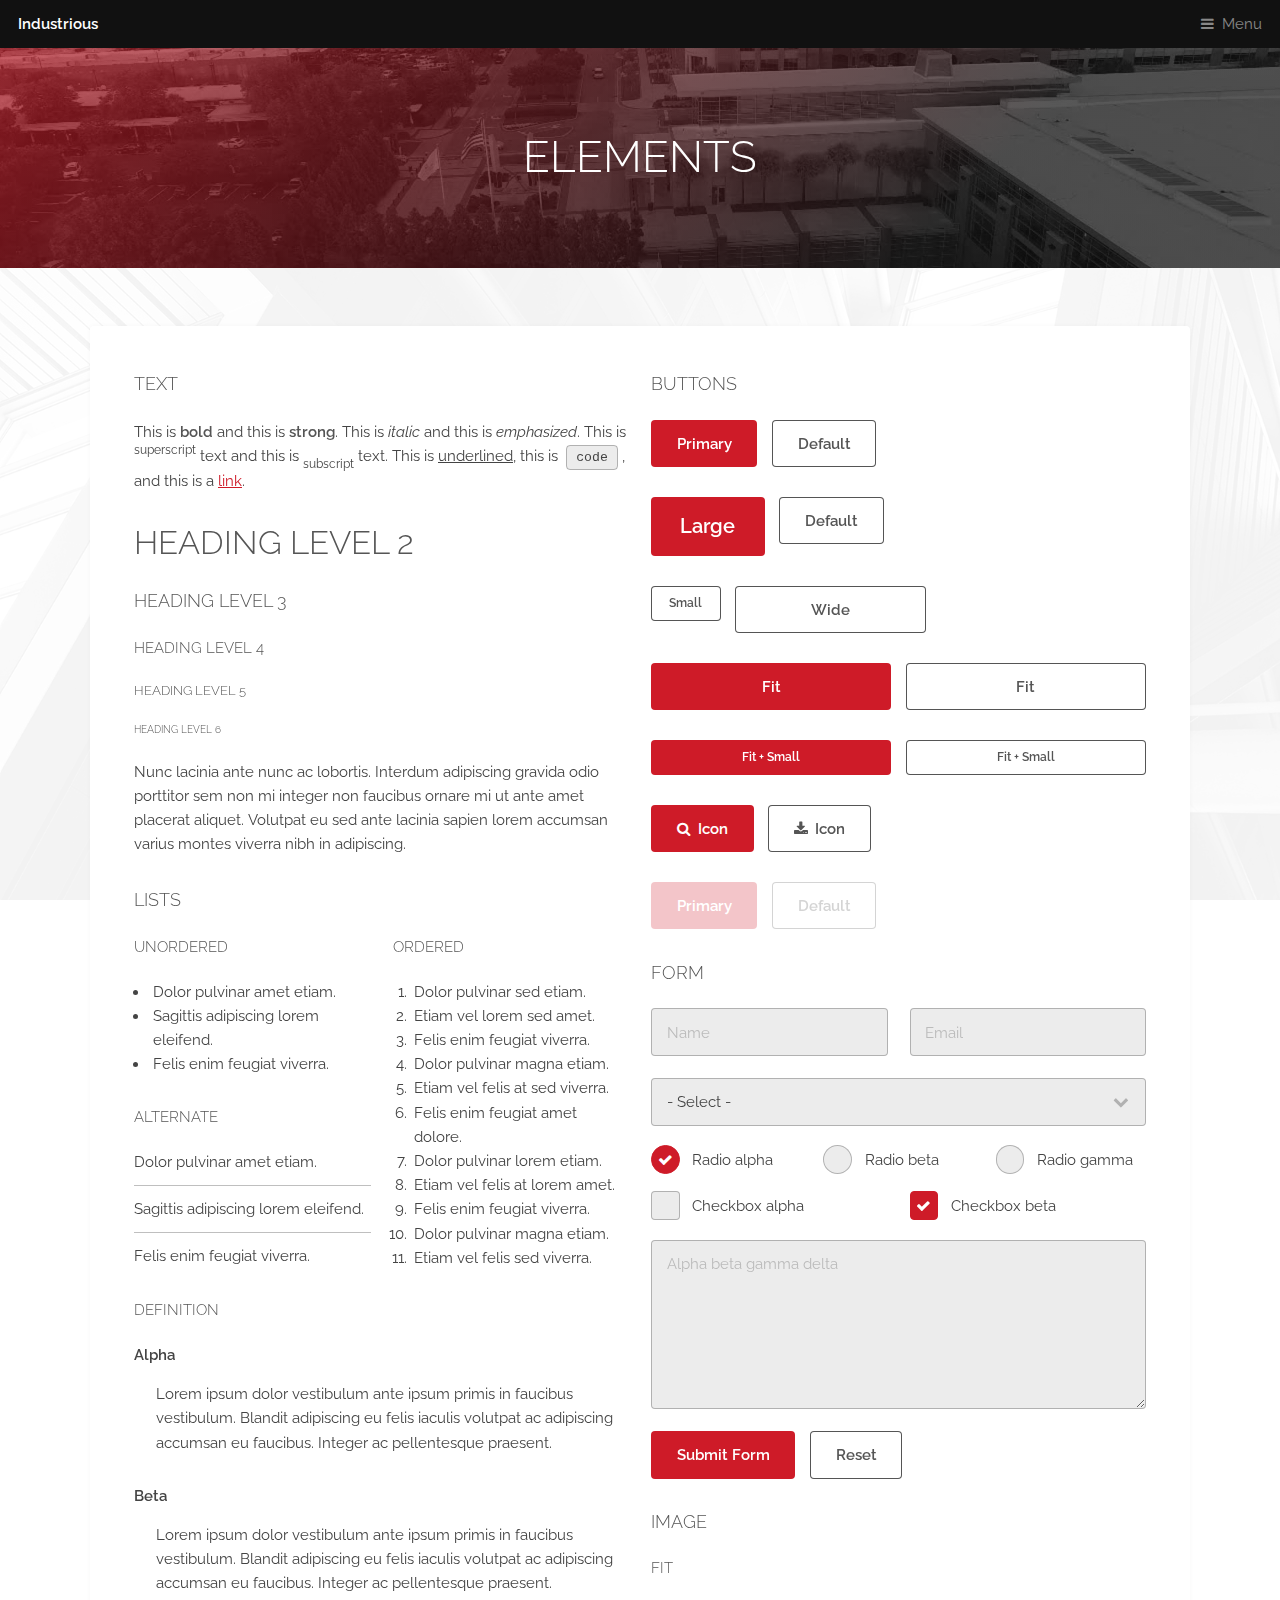
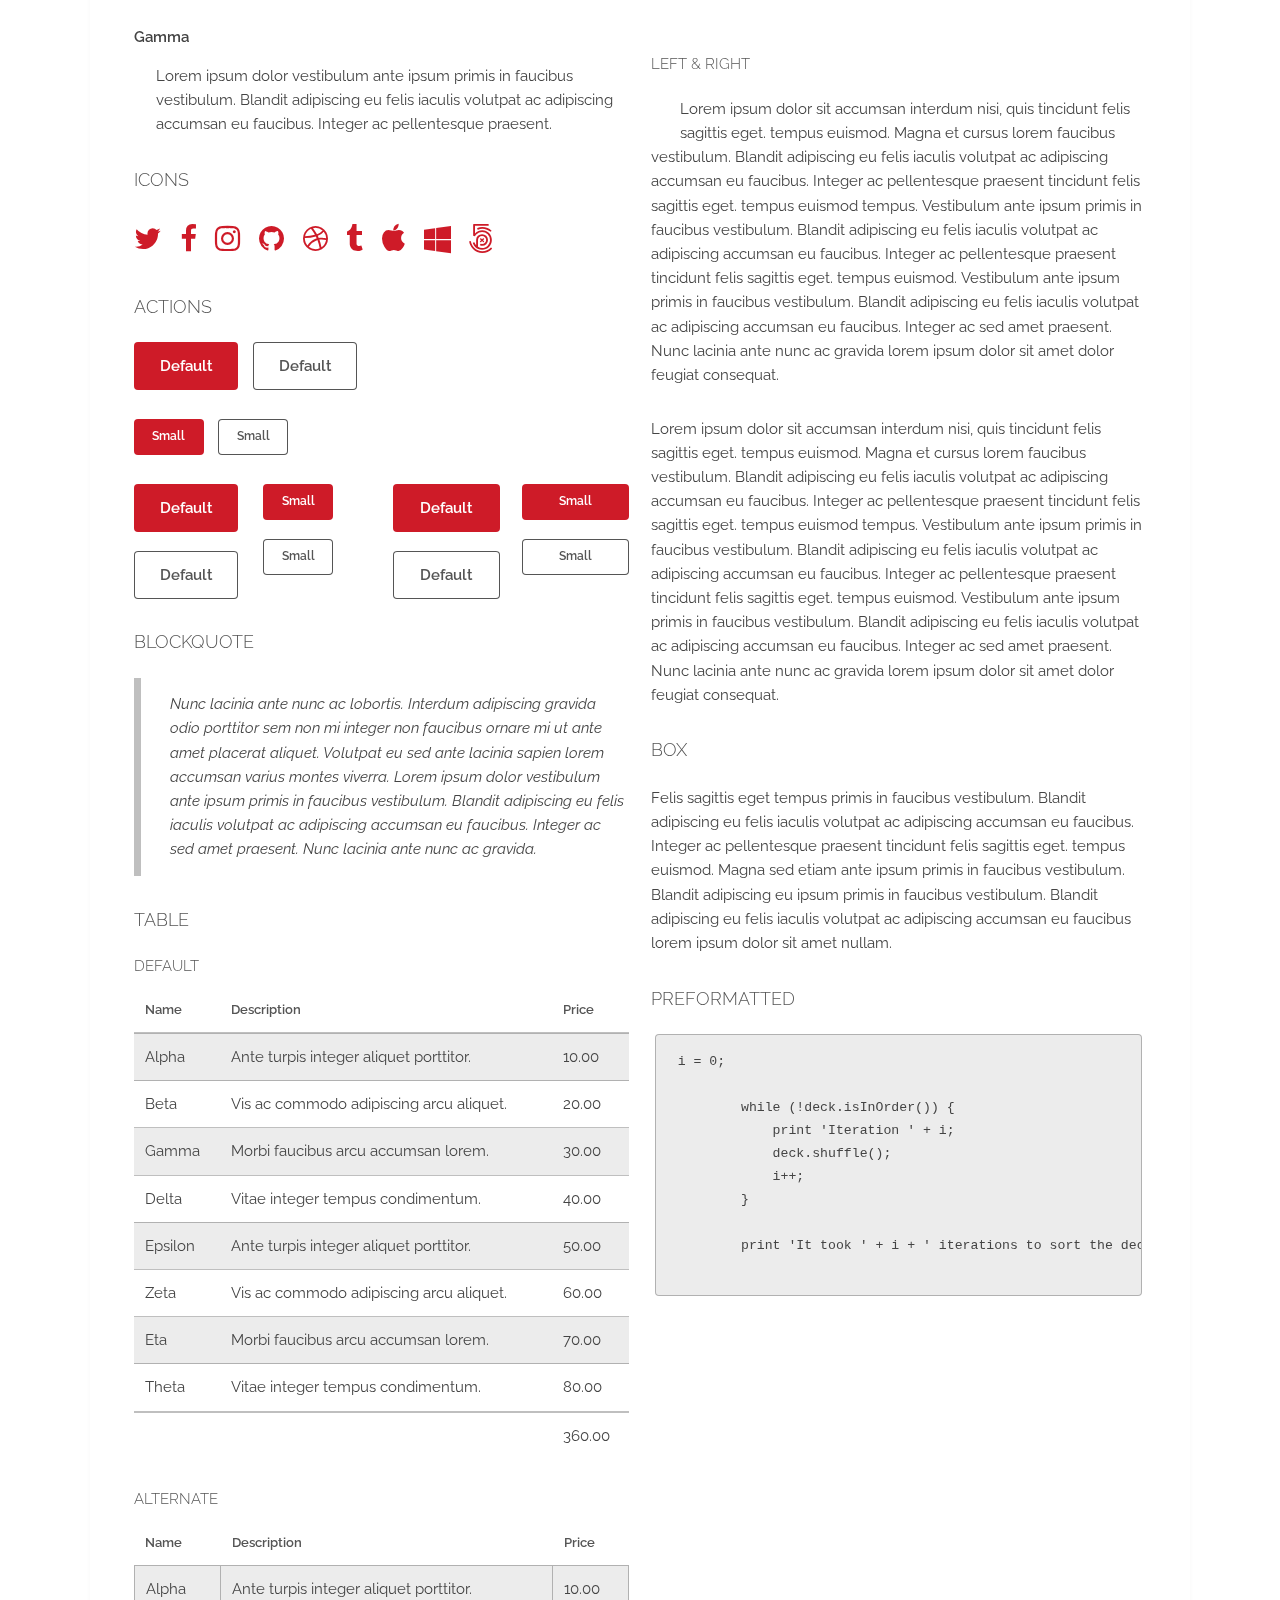
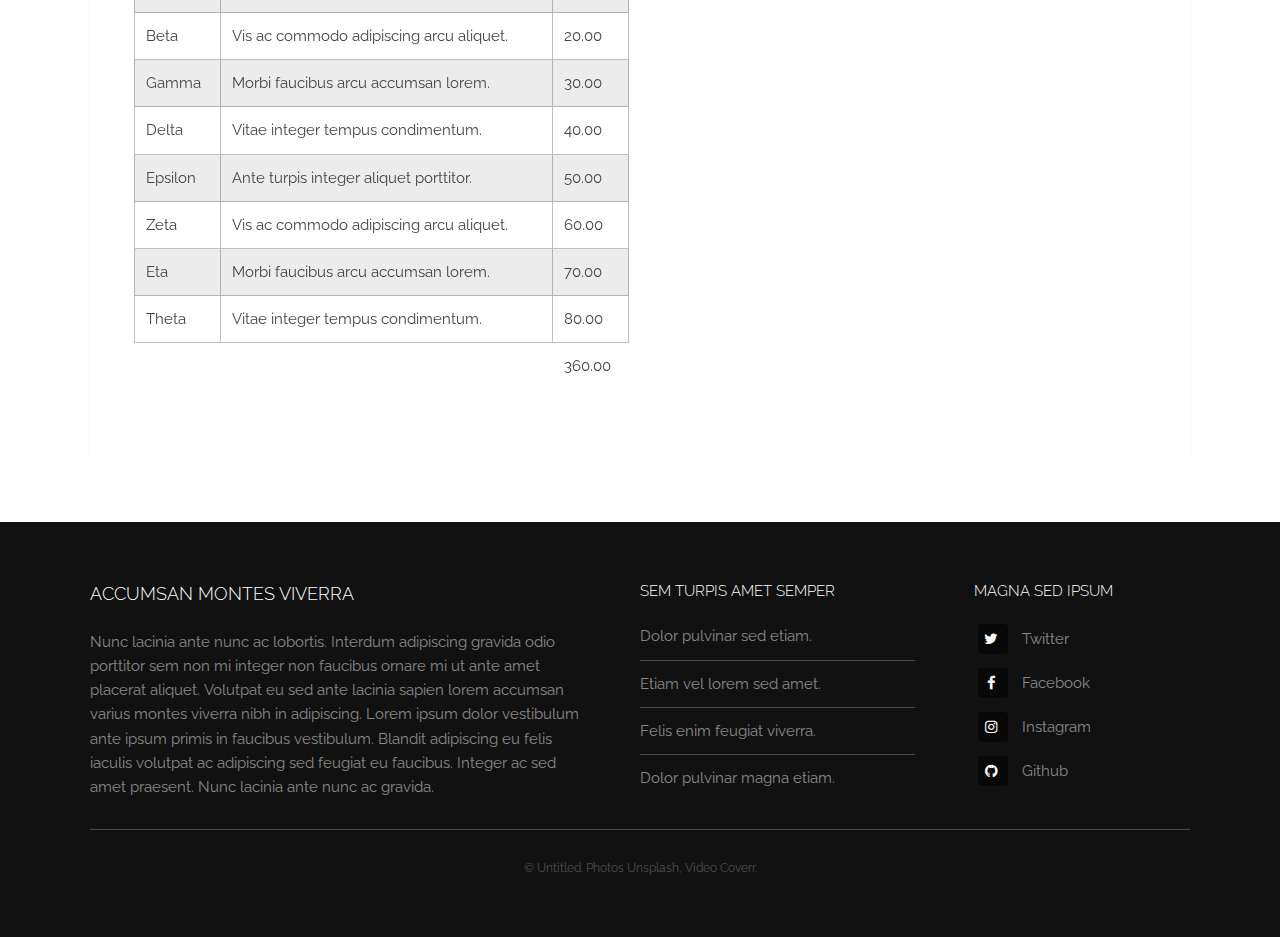
==== elements.html @ 6122eb16 "pivot" ====
<!DOCTYPE HTML>
<!--
	Industrious by TEMPLATED
	templated.co @templatedco
	Released for free under the Creative Commons Attribution 3.0 license (templated.co/license)
-->
<html>
	<head>
		<title>Elements - Industrious by TEMPLATED</title>
		<meta charset="utf-8" />
		<meta name="viewport" content="width=device-width, initial-scale=1, user-scalable=no" />
		<meta name="description" content="" />
		<meta name="keywords" content="" />
		<link rel="stylesheet" href="assets/css/main.css" />
	</head>
	<body class="is-preload">

		<!-- Header -->
			<header id="header">
				<a class="logo" href="index.html">Industrious</a>
				<nav>
					<a href="#menu">Menu</a>
				</nav>
			</header>

		<!-- Nav -->
			<nav id="menu">
				<ul class="links">
					<li><a href="index.html">Home</a></li>
					<li><a href="elements.html">Elements</a></li>
					<li><a href="generic.html">Generic</a></li>
				</ul>
			</nav>

		<!-- Heading -->
			<div id="heading" >
				<h1>Elements</h1>
			</div>

		<!-- Main -->
			<section id="main" class="wrapper">
				<div class="inner">
					<div class="content">

					<!-- Elements -->
						<div class="row">
							<div class="col-6 col-12-medium">

								<!-- Text -->
									<h3>Text</h3>
									<p>This is <b>bold</b> and this is <strong>strong</strong>. This is <i>italic</i> and this
									is <em>emphasized</em>.
									This is <sup>superscript</sup> text and this is <sub>subscript</sub> text.
									This is <u>underlined</u>, this is <code>code</code>, and this is a <a href="#">link</a>.</p>
									<h2>Heading Level 2</h2>
									<h3>Heading Level 3</h3>
									<h4>Heading Level 4</h4>
									<h5>Heading Level 5</h5>
									<h6>Heading Level 6</h6>
									<p>Nunc lacinia ante nunc ac lobortis. Interdum adipiscing gravida odio porttitor sem
									non mi integer non faucibus ornare mi ut ante amet placerat aliquet. Volutpat eu sed
									ante lacinia sapien lorem accumsan varius montes viverra nibh in adipiscing.</p>

								<!-- Lists -->
									<h3>Lists</h3>
									<div class="row">
										<div class="col-6 col-12-small">
											<h4>Unordered</h4>
											<ul>
												<li>Dolor pulvinar amet etiam.</li>
												<li>Sagittis adipiscing lorem eleifend.</li>
												<li>Felis enim feugiat viverra.</li>
											</ul>
											<h4>Alternate</h4>
											<ul class="alt">
												<li>Dolor pulvinar amet etiam.</li>
												<li>Sagittis adipiscing lorem eleifend.</li>
												<li>Felis enim feugiat viverra.</li>
											</ul>
										</div>
										<div class="col-6 col-12-small">
											<h4>Ordered</h4>
											<ol>
												<li>Dolor pulvinar sed etiam.</li>
												<li>Etiam vel lorem sed amet.</li>
												<li>Felis enim feugiat viverra.</li>
												<li>Dolor pulvinar magna etiam.</li>
												<li>Etiam vel felis at sed viverra.</li>
												<li>Felis enim feugiat amet dolore.</li>
												<li>Dolor pulvinar lorem etiam.</li>
												<li>Etiam vel felis at lorem amet.</li>
												<li>Felis enim feugiat viverra.</li>
												<li>Dolor pulvinar magna etiam.</li>
												<li>Etiam vel felis sed viverra.</li>
											</ol>
										</div>
									</div>
									<h4>Definition</h4>
									<dl>
										<dt>Alpha</dt>
										<dd>
											<p>Lorem ipsum dolor vestibulum ante ipsum primis in faucibus vestibulum.
											Blandit adipiscing eu felis iaculis volutpat ac adipiscing accumsan eu faucibus.
											Integer ac pellentesque praesent.</p>
										</dd>
										<dt>Beta</dt>
										<dd>
											<p>Lorem ipsum dolor vestibulum ante ipsum primis in faucibus vestibulum.
											Blandit adipiscing eu felis iaculis volutpat ac adipiscing accumsan eu faucibus.
											Integer ac pellentesque praesent.</p>
										</dd>
										<dt>Gamma</dt>
										<dd>
											<p>Lorem ipsum dolor vestibulum ante ipsum primis in faucibus vestibulum.
											Blandit adipiscing eu felis iaculis volutpat ac adipiscing accumsan eu faucibus.
											Integer ac pellentesque praesent.</p>
										</dd>
									</dl>

								<!-- Icons -->
									<h3>Icons</h3>
									<ul class="icons">
										<li><a href="#" class="icon fa-twitter"><span class="label">Twitter</span></a></li>
										<li><a href="#" class="icon fa-facebook"><span class="label">Facebook</span></a></li>
										<li><a href="#" class="icon fa-instagram"><span class="label">Instagram</span></a></li>
										<li><a href="#" class="icon fa-github"><span class="label">Github</span></a></li>
										<li><a href="#" class="icon fa-dribbble"><span class="label">Dribbble</span></a></li>
										<li><a href="#" class="icon fa-tumblr"><span class="label">Tumblr</span></a></li>
										<li><a href="#" class="icon fa-apple"><span class="label">Apple</span></a></li>
										<li><a href="#" class="icon fa-windows"><span class="label">Windows</span></a></li>
										<li><a href="#" class="icon fa-500px"><span class="label">500px</span></a></li>
									</ul>

								<!-- Actions -->
									<h3>Actions</h3>
									<ul class="actions">
										<li><a href="#" class="button primary">Default</a></li>
										<li><a href="#" class="button">Default</a></li>
									</ul>
									<ul class="actions">
										<li><a href="#" class="button primary small">Small</a></li>
										<li><a href="#" class="button small">Small</a></li>
									</ul>
									<div class="row">
										<div class="col-3 col-12-small">
											<ul class="actions stacked">
												<li><a href="#" class="button primary">Default</a></li>
												<li><a href="#" class="button">Default</a></li>
											</ul>
										</div>
										<div class="col-3 col-12-small">
											<ul class="actions stacked">
												<li><a href="#" class="button primary small">Small</a></li>
												<li><a href="#" class="button small">Small</a></li>
											</ul>
										</div>
										<div class="col-3 col-12-small">
											<ul class="actions stacked">
												<li><a href="#" class="button primary fit">Default</a></li>
												<li><a href="#" class="button fit">Default</a></li>
											</ul>
										</div>
										<div class="col-3 col-12-small">
											<ul class="actions stacked">
												<li><a href="#" class="button primary small fit">Small</a></li>
												<li><a href="#" class="button small fit">Small</a></li>
											</ul>
										</div>
									</div>

								<!-- Blockquote -->
									<h3>Blockquote</h3>
									<blockquote>Nunc lacinia ante nunc ac lobortis. Interdum adipiscing gravida odio
									porttitor sem non mi integer non faucibus ornare mi ut ante amet placerat aliquet.
									Volutpat eu sed ante lacinia sapien lorem accumsan varius montes viverra. Lorem ipsum
									dolor vestibulum ante ipsum primis in faucibus vestibulum. Blandit adipiscing eu felis
									iaculis volutpat ac adipiscing accumsan eu faucibus. Integer ac sed amet praesent. Nunc
									lacinia ante nunc ac gravida.</blockquote>

								<!-- Table -->
									<h3>Table</h3>
									<h4>Default</h4>
									<div class="table-wrapper">
										<table>
											<thead>
												<tr>
													<th>Name</th>
													<th>Description</th>
													<th>Price</th>
												</tr>
											</thead>
											<tbody>
												<tr>
													<td>Alpha</td>
													<td>Ante turpis integer aliquet porttitor.</td>
													<td>10.00</td>
												</tr>
												<tr>
													<td>Beta</td>
													<td>Vis ac commodo adipiscing arcu aliquet.</td>
													<td>20.00</td>
												</tr>
												<tr>
													<td>Gamma</td>
													<td>Morbi faucibus arcu accumsan lorem.</td>
													<td>30.00</td>
												</tr>
												<tr>
													<td>Delta</td>
													<td>Vitae integer tempus condimentum.</td>
													<td>40.00</td>
												</tr>
												<tr>
													<td>Epsilon</td>
													<td>Ante turpis integer aliquet porttitor.</td>
													<td>50.00</td>
												</tr>
												<tr>
													<td>Zeta</td>
													<td>Vis ac commodo adipiscing arcu aliquet.</td>
													<td>60.00</td>
												</tr>
												<tr>
													<td>Eta</td>
													<td>Morbi faucibus arcu accumsan lorem.</td>
													<td>70.00</td>
												</tr>
												<tr>
													<td>Theta</td>
													<td>Vitae integer tempus condimentum.</td>
													<td>80.00</td>
												</tr>
											</tbody>
											<tfoot>
												<tr>
													<td colspan="2"></td>
													<td>360.00</td>
												</tr>
											</tfoot>
										</table>
									</div>
									<h4>Alternate</h4>
									<div class="table-wrapper">
										<table class="alt">
											<thead>
												<tr>
													<th>Name</th>
													<th>Description</th>
													<th>Price</th>
												</tr>
											</thead>
											<tbody>
												<tr>
													<td>Alpha</td>
													<td>Ante turpis integer aliquet porttitor.</td>
													<td>10.00</td>
												</tr>
												<tr>
													<td>Beta</td>
													<td>Vis ac commodo adipiscing arcu aliquet.</td>
													<td>20.00</td>
												</tr>
												<tr>
													<td>Gamma</td>
													<td>Morbi faucibus arcu accumsan lorem.</td>
													<td>30.00</td>
												</tr>
												<tr>
													<td>Delta</td>
													<td>Vitae integer tempus condimentum.</td>
													<td>40.00</td>
												</tr>
												<tr>
													<td>Epsilon</td>
													<td>Ante turpis integer aliquet porttitor.</td>
													<td>50.00</td>
												</tr>
												<tr>
													<td>Zeta</td>
													<td>Vis ac commodo adipiscing arcu aliquet.</td>
													<td>60.00</td>
												</tr>
												<tr>
													<td>Eta</td>
													<td>Morbi faucibus arcu accumsan lorem.</td>
													<td>70.00</td>
												</tr>
												<tr>
													<td>Theta</td>
													<td>Vitae integer tempus condimentum.</td>
													<td>80.00</td>
												</tr>
											</tbody>
											<tfoot>
												<tr>
													<td colspan="2"></td>
													<td>360.00</td>
												</tr>
											</tfoot>
										</table>
									</div>

							</div>
							<div class="col-6 col-12-medium">

								<!-- Buttons -->
									<h3>Buttons</h3>
									<ul class="actions">
										<li><a href="#" class="button primary">Primary</a></li>
										<li><a href="#" class="button">Default</a></li>
									</ul>
									<ul class="actions">
										<li><a href="#" class="button primary large">Large</a></li>
										<li><a href="#" class="button">Default</a></li>
									</ul>
									<ul class="actions">
										<li><a href="#" class="button small">Small</a></li>
										<li><a href="#" class="button wide">Wide</a></li>
									</ul>
									<ul class="actions fit">
										<li><a href="#" class="button primary fit">Fit</a></li>
										<li><a href="#" class="button fit">Fit</a></li>
									</ul>
									<ul class="actions fit">
										<li><a href="#" class="button primary fit small">Fit + Small</a></li>
										<li><a href="#" class="button fit small">Fit + Small</a></li>
									</ul>
									<ul class="actions">
										<li><a href="#" class="button primary icon fa-search">Icon</a></li>
										<li><a href="#" class="button icon fa-download">Icon</a></li>
									</ul>
									<ul class="actions">
										<li><span class="button primary disabled">Primary</span></li>
										<li><span class="button disabled">Default</span></li>
									</ul>

								<!-- Form -->
									<h3>Form</h3>
									<form method="post" action="#">
										<div class="row gtr-uniform">
											<div class="col-6 col-12-xsmall">
												<input type="text" name="name" id="name" value="" placeholder="Name" />
											</div>
											<div class="col-6 col-12-xsmall">
												<input type="email" name="email" id="email" value="" placeholder="Email" />
											</div>
											<!-- Break -->
											<div class="col-12">
												<select name="category" id="category">
													<option value="">- Select -</option>
													<option value="alpha">Option alpha</option>
													<option value="beta">Option beta</option>
													<option value="gamma">Option gamma</option>
													<option value="delta">Option delta</option>
													<option value="epsilon">Option epsilon</option>
													<option value="zeta">Option zeta</option>
													<option value="eta">Option eta</option>
													<option value="theta">Option theta</option>
												</select>
											</div>
											<!-- Break -->
											<div class="col-4 col-12-small">
												<input type="radio" id="radio-alpha" name="radio" checked>
												<label for="radio-alpha">Radio alpha</label>
											</div>
											<div class="col-4 col-12-small">
												<input type="radio" id="radio-beta" name="radio">
												<label for="radio-beta">Radio beta</label>
											</div>
											<div class="col-4 col-12-small">
												<input type="radio" id="radio-gamma" name="radio">
												<label for="radio-gamma">Radio gamma</label>
											</div>
											<!-- Break -->
											<div class="col-6 col-12-small">
												<input type="checkbox" id="checkbox-alpha" name="checkbox">
												<label for="checkbox-alpha">Checkbox alpha</label>
											</div>
											<div class="col-6 col-12-small">
												<input type="checkbox" id="checkbox-beta" name="checkbox" checked>
												<label for="checkbox-beta">Checkbox beta</label>
											</div>
											<!-- Break -->
											<div class="col-12">
												<textarea name="textarea" id="textarea" placeholder="Alpha beta gamma delta" rows="6"></textarea>
											</div>
											<!-- Break -->
											<div class="col-12">
												<ul class="actions">
													<li><input type="submit" value="Submit Form" class="primary" /></li>
													<li><input type="reset" value="Reset" /></li>
												</ul>
											</div>
										</div>
									</form>

								<!-- Image -->
									<h3>Image</h3>
									<h4>Fit</h4>
									<span class="image fit"><img src="images/pic01.png" alt="" /></span>
									<div class="box alt">
										<div class="row gtr-50 gtr-uniform">
											<div class="col-4"><span class="image fit"><img src="images/pic01.png" alt="" /></span></div>
											<div class="col-4"><span class="image fit"><img src="images/pic01.png" alt="" /></span></div>
											<div class="col-4"><span class="image fit"><img src="images/pic01.png" alt="" /></span></div>
											<!-- Break -->
											<div class="col-4"><span class="image fit"><img src="images/pic01.png" alt="" /></span></div>
											<div class="col-4"><span class="image fit"><img src="images/pic01.png" alt="" /></span></div>
											<div class="col-4"><span class="image fit"><img src="images/pic01.png" alt="" /></span></div>
											<!-- Break -->
											<div class="col-4"><span class="image fit"><img src="images/pic01.png" alt="" /></span></div>
											<div class="col-4"><span class="image fit"><img src="images/pic01.png" alt="" /></span></div>
											<div class="col-4"><span class="image fit"><img src="images/pic01.png" alt="" /></span></div>
										</div>
									</div>
									<h4>Left &amp; Right</h4>
									<p>
										<span class="image left"><img src="images/pic02.png" alt="" /></span>
										Lorem ipsum dolor sit accumsan interdum nisi, quis tincidunt felis sagittis eget.
										tempus euismod. Magna et cursus lorem faucibus vestibulum. Blandit adipiscing eu
										felis iaculis volutpat ac adipiscing accumsan eu faucibus. Integer ac pellentesque
										praesent tincidunt felis sagittis eget. tempus euismod tempus. Vestibulum ante ipsum
										primis in faucibus vestibulum. Blandit adipiscing eu felis iaculis volutpat ac
										adipiscing accumsan eu faucibus. Integer ac pellentesque praesent tincidunt felis
										sagittis eget. tempus euismod. Vestibulum ante ipsum primis in faucibus vestibulum.
										Blandit adipiscing eu felis iaculis volutpat ac adipiscing accumsan eu faucibus.
										Integer ac sed amet praesent. Nunc lacinia ante nunc ac gravida lorem ipsum dolor
										sit amet dolor feugiat consequat.
									</p>
									<p>
										<span class="image right"><img src="images/pic02.png" alt="" /></span>
										Lorem ipsum dolor sit accumsan interdum nisi, quis tincidunt felis sagittis eget.
										tempus euismod. Magna et cursus lorem faucibus vestibulum. Blandit adipiscing eu
										felis iaculis volutpat ac adipiscing accumsan eu faucibus. Integer ac pellentesque
										praesent tincidunt felis sagittis eget. tempus euismod tempus. Vestibulum ante ipsum
										primis in faucibus vestibulum. Blandit adipiscing eu felis iaculis volutpat ac
										adipiscing accumsan eu faucibus. Integer ac pellentesque praesent tincidunt felis
										sagittis eget. tempus euismod. Vestibulum ante ipsum primis in faucibus vestibulum.
										Blandit adipiscing eu felis iaculis volutpat ac adipiscing accumsan eu faucibus.
										Integer ac sed amet praesent. Nunc lacinia ante nunc ac gravida lorem ipsum dolor
										sit amet dolor feugiat consequat.
									</p>

								<!-- Box -->
									<h3>Box</h3>
									<div class="box">
										<p>Felis sagittis eget tempus primis in faucibus vestibulum. Blandit adipiscing eu
										felis iaculis volutpat ac adipiscing accumsan eu faucibus. Integer ac pellentesque
										praesent tincidunt felis sagittis eget. tempus euismod. Magna sed etiam ante ipsum
										primis in faucibus vestibulum. Blandit adipiscing eu ipsum primis in faucibus
										vestibulum. Blandit adipiscing eu felis iaculis volutpat ac adipiscing accumsan eu
										faucibus lorem ipsum dolor sit amet nullam.</p>
									</div>

								<!-- Preformatted Code -->
									<h3>Preformatted</h3>
									<pre><code>i = 0;

	while (!deck.isInOrder()) {
	    print 'Iteration ' + i;
	    deck.shuffle();
	    i++;
	}

	print 'It took ' + i + ' iterations to sort the deck.';
	</code></pre>

							</div>
						</div>
					</div>
				</div>
			</section>

		<!-- Footer -->
			<footer id="footer">
				<div class="inner">
					<div class="content">
						<section>
							<h3>Accumsan montes viverra</h3>
							<p>Nunc lacinia ante nunc ac lobortis. Interdum adipiscing gravida odio porttitor sem non mi integer non faucibus ornare mi ut ante amet placerat aliquet. Volutpat eu sed ante lacinia sapien lorem accumsan varius montes viverra nibh in adipiscing. Lorem ipsum dolor vestibulum ante ipsum primis in faucibus vestibulum. Blandit adipiscing eu felis iaculis volutpat ac adipiscing sed feugiat eu faucibus. Integer ac sed amet praesent. Nunc lacinia ante nunc ac gravida.</p>
						</section>
						<section>
							<h4>Sem turpis amet semper</h4>
							<ul class="alt">
								<li><a href="#">Dolor pulvinar sed etiam.</a></li>
								<li><a href="#">Etiam vel lorem sed amet.</a></li>
								<li><a href="#">Felis enim feugiat viverra.</a></li>
								<li><a href="#">Dolor pulvinar magna etiam.</a></li>
							</ul>
						</section>
						<section>
							<h4>Magna sed ipsum</h4>
							<ul class="plain">
								<li><a href="#"><i class="icon fa-twitter">&nbsp;</i>Twitter</a></li>
								<li><a href="#"><i class="icon fa-facebook">&nbsp;</i>Facebook</a></li>
								<li><a href="#"><i class="icon fa-instagram">&nbsp;</i>Instagram</a></li>
								<li><a href="#"><i class="icon fa-github">&nbsp;</i>Github</a></li>
							</ul>
						</section>
					</div>
					<div class="copyright">
						&copy; Untitled. Photos <a href="https://unsplash.co">Unsplash</a>, Video <a href="https://coverr.co">Coverr</a>.
					</div>
				</div>
			</footer>

		<!-- Scripts -->
			<script src="assets/js/jquery.min.js"></script>
			<script src="assets/js/browser.min.js"></script>
			<script src="assets/js/breakpoints.min.js"></script>
			<script src="assets/js/util.js"></script>
			<script src="assets/js/main.js"></script>

	</body>
</html>
---- assets/css/main.css ----
@import url(font-awesome.min.css);
@import url("https://fonts.googleapis.com/css?family=Raleway:200,300,400,500,600");
/*
	Industrious by TEMPLATED
	templated.co @templatedco
	Released for free under the Creative Commons Attribution 3.0 license (templated.co/license)
*/
/* Basic */
@-ms-viewport {
  width: device-width; }
body {
  -ms-overflow-style: scrollbar; }

@media screen and (max-width: 480px) {
  html, body {
    min-width: 320px; } }
html {
  box-sizing: border-box; }

*, *:before, *:after {
  box-sizing: inherit; }

body {
  background: #ffffff; }
  body.is-preload *, body.is-preload *:before, body.is-preload *:after {
    -moz-animation: none !important;
    -webkit-animation: none !important;
    -ms-animation: none !important;
    animation: none !important;
    -moz-transition: none !important;
    -webkit-transition: none !important;
    -ms-transition: none !important;
    transition: none !important; }

html, body, div, span, applet, object,
iframe, h1, h2, h3, h4, h5, h6, p, blockquote,
pre, a, abbr, acronym, address, big, cite,
code, del, dfn, em, img, ins, kbd, q, s, samp,
small, strike, strong, sub, sup, tt, var, b,
u, i, center, dl, dt, dd, ol, ul, li, fieldset,
form, label, legend, table, caption, tbody,
tfoot, thead, tr, th, td, article, aside,
canvas, details, embed, figure, figcaption,
footer, header, hgroup, menu, nav, output, ruby,
section, summary, time, mark, audio, video {
  margin: 0;
  padding: 0;
  border: 0;
  font-size: 100%;
  font: inherit;
  vertical-align: baseline; }

article, aside, details, figcaption, figure,
footer, header, hgroup, menu, nav, section {
  display: block; }

body {
  line-height: 1; }

ol, ul {
  list-style: none; }

blockquote, q {
  quotes: none; }
  blockquote:before, blockquote:after, q:before, q:after {
    content: '';
    content: none; }

table {
  border-collapse: collapse;
  border-spacing: 0; }

body {
  -webkit-text-size-adjust: none; }

mark {
  background-color: transparent;
  color: inherit; }

input::-moz-focus-inner {
  border: 0;
  padding: 0; }

input, select, textarea {
  -moz-appearance: none;
  -webkit-appearance: none;
  -ms-appearance: none;
  appearance: none; }

/* Typography */
html {
  font-size: 13pt; }
  @media screen and (max-width: 1680px) {
    html {
      font-size: 11pt; } }
  @media screen and (max-width: 980px) {
    html {
      font-size: 12pt; } }
  @media screen and (max-width: 480px) {
    html {
      font-size: 11pt; } }

body {
  background-color: #ffffff;
  color: #444444; }

body, input, select, textarea {
  font-family: "Raleway", Arial, Helvetica, sans-serif;
  font-weight: 400;
  font-size: 1rem;
  line-height: 1.65; }

a {
  -moz-transition: color 0.2s ease-in-out;
  -webkit-transition: color 0.2s ease-in-out;
  -ms-transition: color 0.2s ease-in-out;
  transition: color 0.2s ease-in-out;
  text-decoration: underline; }
  a:hover {
    text-decoration: none; }

strong, b {
  font-weight: 600; }

em, i {
  font-style: italic; }

p {
  margin: 0 0 2rem 0; }

header.special {
  text-align: center;
  margin-bottom: 4rem; }
  header.special p {
    max-width: 75%;
    margin-left: auto;
    margin-right: auto; }

h1, h2, h3, h4, h5, h6 {
  font-weight: 300;
  line-height: 1.5;
  text-transform: uppercase;
  margin: 0 0 1.5rem 0; }
  h1 a, h2 a, h3 a, h4 a, h5 a, h6 a {
    color: inherit;
    text-decoration: none; }

h1 {
  font-size: 3rem;
  line-height: 1.2; }

h2 {
  font-size: 2.25rem;
  line-height: 1.3; }

h3 {
  font-size: 1.25rem; }

h4 {
  font-size: 1rem; }

h5 {
  font-size: 0.9rem; }

h6 {
  font-size: 0.7rem; }

@media screen and (max-width: 736px) {
  h1 {
    font-size: 2.75rem;
    line-height: 1.3; }

  h2 {
    font-size: 1.75rem;
    line-height: 1.5; }

  h3 {
    font-size: 1.25rem; } }
sub {
  font-size: 0.8rem;
  position: relative;
  top: 0.5rem; }

sup {
  font-size: 0.8rem;
  position: relative;
  top: -0.5rem; }

blockquote {
  border-left: solid 0.5rem;
  font-style: italic;
  margin: 0 0 2rem 0;
  padding: 1rem 0 1rem 2rem; }

code {
  border-radius: 4px;
  border: solid 1px;
  font-family: "Courier New", monospace;
  font-size: 0.9rem;
  margin: 0 0.25rem;
  padding: 0.25rem 0.65rem; }

pre {
  -webkit-overflow-scrolling: touch;
  font-family: "Courier New", monospace;
  font-size: 0.9rem;
  margin: 0 0 2rem 0; }
  pre code {
    display: block;
    line-height: 1.75;
    padding: 1rem 1.5rem;
    overflow-x: auto; }

hr {
  border: 0;
  border-bottom: solid 1px;
  margin: 2rem 0; }
  hr.major {
    margin: 4rem 0; }

input, select, textarea {
  color: #555555; }

a {
  color: #ce1b28; }

strong, b {
  color: #555555; }

h1, h2, h3, h4, h5, h6 {
  color: #555555; }

blockquote {
  border-left-color: rgba(0, 0, 0, 0.25); }

code {
  background: rgba(0, 0, 0, 0.075);
  border-color: rgba(0, 0, 0, 0.25); }

hr {
  border-bottom-color: rgba(0, 0, 0, 0.25); }

/* Inner */
.inner {
  margin: 0 auto;
  width: 75rem;
  max-width: calc(100% - 6rem); }
  @media screen and (max-width: 480px) {
    .inner {
      max-width: calc(100% - 3rem); } }

/* Button */
input[type="submit"],
input[type="reset"],
input[type="button"],
button,
.button {
  -moz-appearance: none;
  -webkit-appearance: none;
  -ms-appearance: none;
  appearance: none;
  -moz-transition: background-color 0.2s ease-in-out, box-shadow 0.2s ease-in-out, color 0.2s ease-in-out;
  -webkit-transition: background-color 0.2s ease-in-out, box-shadow 0.2s ease-in-out, color 0.2s ease-in-out;
  -ms-transition: background-color 0.2s ease-in-out, box-shadow 0.2s ease-in-out, color 0.2s ease-in-out;
  transition: background-color 0.2s ease-in-out, box-shadow 0.2s ease-in-out, color 0.2s ease-in-out;
  border: 0;
  border-radius: 4px;
  cursor: pointer;
  display: inline-block;
  font-weight: 600;
  height: 3.25rem;
  line-height: 3.25rem;
  padding: 0 1.75rem;
  text-align: center;
  text-decoration: none;
  white-space: nowrap; }
  input[type="submit"].small,
  input[type="reset"].small,
  input[type="button"].small,
  button.small,
  .button.small {
    font-size: 0.8rem;
    height: 2.4375rem;
    line-height: 2.4375rem;
    padding: 0 1.25rem; }
  input[type="submit"].large,
  input[type="reset"].large,
  input[type="button"].large,
  button.large,
  .button.large {
    font-size: 1.35rem;
    height: 4.0625rem;
    line-height: 4.0625rem;
    padding: 0 2rem; }
  input[type="submit"].wide,
  input[type="reset"].wide,
  input[type="button"].wide,
  button.wide,
  .button.wide {
    min-width: 13rem; }
  input[type="submit"].icon:before,
  input[type="reset"].icon:before,
  input[type="button"].icon:before,
  button.icon:before,
  .button.icon:before {
    margin-right: 0.5rem; }
  input[type="submit"].fit,
  input[type="reset"].fit,
  input[type="button"].fit,
  button.fit,
  .button.fit {
    width: 100%; }
  input[type="submit"].disabled, input[type="submit"]:disabled,
  input[type="reset"].disabled,
  input[type="reset"]:disabled,
  input[type="button"].disabled,
  input[type="button"]:disabled,
  button.disabled,
  button:disabled,
  .button.disabled,
  .button:disabled {
    pointer-events: none;
    opacity: 0.25; }

input[type="submit"],
input[type="reset"],
input[type="button"],
button,
.button {
  background-color: transparent;
  box-shadow: inset 0 0 0 1px #555555;
  color: #555555 !important; }
  input[type="submit"]:hover,
  input[type="reset"]:hover,
  input[type="button"]:hover,
  button:hover,
  .button:hover {
    box-shadow: inset 0 0 0 1px #ce1b28;
    color: #ce1b28 !important; }
    input[type="submit"]:hover:active,
    input[type="reset"]:hover:active,
    input[type="button"]:hover:active,
    button:hover:active,
    .button:hover:active {
      background-color: rgba(206, 27, 40, 0.25); }
  input[type="submit"].primary,
  input[type="reset"].primary,
  input[type="button"].primary,
  button.primary,
  .button.primary {
    box-shadow: none;
    background-color: #ce1b28;
    color: #ffffff !important; }
    input[type="submit"].primary:hover,
    input[type="reset"].primary:hover,
    input[type="button"].primary:hover,
    button.primary:hover,
    .button.primary:hover {
      background-color: #e2212f;
      box-shadow: none; }
      input[type="submit"].primary:hover:active,
      input[type="reset"].primary:hover:active,
      input[type="button"].primary:hover:active,
      button.primary:hover:active,
      .button.primary:hover:active {
        background-color: #b71824; }

/* Form */
form {
  margin: 0 0 2rem 0; }

input[type="text"],
input[type="password"],
input[type="email"],
input[type="tel"],
input[type="search"],
input[type="url"],
select,
textarea {
  -moz-appearance: none;
  -webkit-appearance: none;
  -ms-appearance: none;
  appearance: none;
  border-radius: 4px;
  border: none;
  border: solid 1px;
  color: inherit;
  display: block;
  outline: 0;
  padding: 0 1rem;
  text-decoration: none;
  width: 100%; }
  input[type="text"]:invalid,
  input[type="password"]:invalid,
  input[type="email"]:invalid,
  input[type="tel"]:invalid,
  input[type="search"]:invalid,
  input[type="url"]:invalid,
  select:invalid,
  textarea:invalid {
    box-shadow: none; }

label {
  display: block;
  font-size: 1rem;
  font-weight: 600;
  margin: 0 0 1rem 0; }

input[type="text"],
input[type="password"],
input[type="email"],
input[type="tel"],
input[type="search"],
input[type="url"] {
  height: 3.25rem; }

select {
  background-size: 1.25rem;
  background-repeat: no-repeat;
  background-position: calc(100% - 1rem) center;
  height: 3.25rem;
  padding-right: 3.25rem;
  text-overflow: ellipsis; }
  select:focus::-ms-value {
    background-color: transparent; }
  select::-ms-expand {
    display: none; }

textarea {
  padding: 0.75rem 1rem; }

input[type="checkbox"],
input[type="radio"] {
  -moz-appearance: none;
  -webkit-appearance: none;
  -ms-appearance: none;
  appearance: none;
  display: block;
  float: left;
  margin-right: -2rem;
  opacity: 0;
  width: 1rem;
  z-index: -1; }
  input[type="checkbox"] + label,
  input[type="radio"] + label {
    text-decoration: none;
    cursor: pointer;
    display: inline-block;
    font-size: 1rem;
    font-weight: 400;
    padding-left: 2.825rem;
    padding-right: 0.875rem;
    position: relative; }
    input[type="checkbox"] + label:before,
    input[type="radio"] + label:before {
      -moz-osx-font-smoothing: grayscale;
      -webkit-font-smoothing: antialiased;
      font-family: FontAwesome;
      font-style: normal;
      font-weight: normal;
      text-transform: none !important; }
    input[type="checkbox"] + label:before,
    input[type="radio"] + label:before {
      border-radius: 4px;
      border: solid 1px;
      content: '';
      display: inline-block;
      height: 1.95rem;
      left: 0;
      line-height: 1.86875rem;
      position: absolute;
      text-align: center;
      top: -0.1625rem;
      width: 1.95rem; }
  input[type="checkbox"]:checked + label:before,
  input[type="radio"]:checked + label:before {
    content: '\f00c'; }

input[type="checkbox"] + label:before {
  border-radius: 4px; }

input[type="radio"] + label:before {
  border-radius: 100%; }

::-webkit-input-placeholder {
  opacity: 1.0; }

:-moz-placeholder {
  opacity: 1.0; }

::-moz-placeholder {
  opacity: 1.0; }

:-ms-input-placeholder {
  opacity: 1.0; }

label {
  color: #555555; }

input[type="text"],
input[type="password"],
input[type="email"],
input[type="tel"],
input[type="search"],
input[type="url"],
select,
textarea {
  background-color: rgba(0, 0, 0, 0.075);
  border-color: rgba(0, 0, 0, 0.25); }
  input[type="text"]:focus,
  input[type="password"]:focus,
  input[type="email"]:focus,
  input[type="tel"]:focus,
  input[type="search"]:focus,
  input[type="url"]:focus,
  select:focus,
  textarea:focus {
    border-color: #ce1b28;
    box-shadow: 0 0 0 1px #ce1b28; }

select {
  background-image: url("data:image/svg+xml;charset=utf8,%3Csvg xmlns='http://www.w3.org/2000/svg' width='40' height='40' preserveAspectRatio='none' viewBox='0 0 40 40'%3E%3Cpath d='M9.4,12.3l10.4,10.4l10.4-10.4c0.2-0.2,0.5-0.4,0.9-0.4c0.3,0,0.6,0.1,0.9,0.4l3.3,3.3c0.2,0.2,0.4,0.5,0.4,0.9 c0,0.4-0.1,0.6-0.4,0.9L20.7,31.9c-0.2,0.2-0.5,0.4-0.9,0.4c-0.3,0-0.6-0.1-0.9-0.4L4.3,17.3c-0.2-0.2-0.4-0.5-0.4-0.9 c0-0.4,0.1-0.6,0.4-0.9l3.3-3.3c0.2-0.2,0.5-0.4,0.9-0.4S9.1,12.1,9.4,12.3z' fill='rgba(0, 0, 0, 0.25)' /%3E%3C/svg%3E"); }
  select option {
    color: #444444;
    background-color: #ffffff; }

input[type="checkbox"] + label,
input[type="radio"] + label {
  color: #444444; }
  input[type="checkbox"] + label:before,
  input[type="radio"] + label:before {
    background: rgba(0, 0, 0, 0.075);
    border-color: rgba(0, 0, 0, 0.25); }
input[type="checkbox"]:checked + label:before,
input[type="radio"]:checked + label:before {
  background-color: #ce1b28;
  border-color: #ce1b28;
  color: #ffffff; }
input[type="checkbox"]:focus + label:before,
input[type="radio"]:focus + label:before {
  border-color: #ce1b28;
  box-shadow: 0 0 0 1px #ce1b28; }

::-webkit-input-placeholder {
  color: #bbbbbb !important; }

:-moz-placeholder {
  color: #bbbbbb !important; }

::-moz-placeholder {
  color: #bbbbbb !important; }

:-ms-input-placeholder {
  color: #bbbbbb !important; }

/* List */
ol {
  list-style: decimal;
  margin: 0 0 2rem 0;
  padding-left: 1.25rem; }
  ol li {
    padding-left: 0.25rem; }

ul {
  list-style: disc;
  margin: 0 0 2rem 0;
  padding-left: 1rem; }
  ul li {
    padding-left: 0.325rem; }
  ul.plain {
    list-style: none;
    padding-left: 0; }
    ul.plain li {
      margin-bottom: 1rem; }
      ul.plain li .icon {
        border-radius: 4px;
        color: #ffffff;
        display: inline-block;
        margin-right: 1rem;
        text-align: center;
        width: 2rem;
        height: 2rem;
        line-height: 2rem;
        background: rgba(0, 0, 0, 0.5); }
  ul.alt {
    list-style: none;
    padding-left: 0; }
    ul.alt li {
      border-top: solid 1px;
      padding: 0.75rem 0; }
      ul.alt li:first-child {
        border-top: 0;
        padding-top: 0; }
      ul.alt li:last-child {
        padding-bottom: 0; }

dl {
  margin: 0 0 2rem 0; }
  dl dt {
    display: block;
    font-weight: 600;
    margin: 0 0 1rem 0; }
  dl dd {
    margin-left: 1.5rem; }

ul.alt li {
  border-top-color: rgba(0, 0, 0, 0.25); }

/* Table */
.table-wrapper {
  -webkit-overflow-scrolling: touch;
  overflow-x: auto; }

table {
  margin: 0 0 2rem 0;
  width: 100%; }
  table tbody tr {
    border: solid 1px;
    border-left: 0;
    border-right: 0; }
  table td {
    padding: 0.75rem 0.75rem; }
  table th {
    font-size: 0.9rem;
    font-weight: 600;
    padding: 0 0.75rem 0.75rem 0.75rem;
    text-align: left; }
  table thead {
    border-bottom: solid 2px; }
  table tfoot {
    border-top: solid 2px; }
  table.alt {
    border-collapse: separate; }
    table.alt tbody tr td {
      border: solid 1px;
      border-left-width: 0;
      border-top-width: 0; }
      table.alt tbody tr td:first-child {
        border-left-width: 1px; }
    table.alt tbody tr:first-child td {
      border-top-width: 1px; }
    table.alt thead {
      border-bottom: 0; }
    table.alt tfoot {
      border-top: 0; }

table tbody tr {
  border-color: rgba(0, 0, 0, 0.25); }
  table tbody tr:nth-child(2n + 1) {
    background-color: rgba(0, 0, 0, 0.075); }
table th {
  color: #555555; }
table thead {
  border-bottom-color: rgba(0, 0, 0, 0.25); }
table tfoot {
  border-top-color: rgba(0, 0, 0, 0.25); }
table.alt tbody tr td {
  border-color: rgba(0, 0, 0, 0.25); }

/* Highlights */
.highlights {
  width: 100%;
  margin: 2.5rem 0;
  display: -moz-flex;
  display: -webkit-flex;
  display: -ms-flex;
  display: flex;
  -moz-flex-wrap: wrap;
  -webkit-flex-wrap: wrap;
  -ms-flex-wrap: wrap;
  flex-wrap: wrap;
  -moz-align-items: -moz-stretch;
  -webkit-align-items: -webkit-stretch;
  -ms-align-items: -ms-stretch;
  align-items: stretch; }
  .highlights > * {
    -moz-flex-shrink: 1;
    -webkit-flex-shrink: 1;
    -ms-flex-shrink: 1;
    flex-shrink: 1;
    -moz-flex-grow: 0;
    -webkit-flex-grow: 0;
    -ms-flex-grow: 0;
    flex-grow: 0; }
  .highlights > * {
    width: 33.3333333333%; }
  .highlights > * {
    padding: 1.5rem;
    width: calc(33.3333333333% + 1rem); }
  .highlights > :nth-child(-n + 3) {
    padding-top: 0; }
  .highlights > :nth-last-child(-n + 3) {
    padding-bottom: 0; }
  .highlights > :nth-child(3n + 1) {
    padding-left: 0; }
  .highlights > :nth-child(3n) {
    padding-right: 0; }
  .highlights > :nth-child(3n + 1),
  .highlights > :nth-child(3n) {
    width: calc(33.3333333333% + -0.5rem); }
  .highlights .content {
    border-radius: 4px;
    height: 100%;
    padding: 3rem;
    text-align: center; }
    .highlights .content .icon {
      font-size: 5rem; }
  .highlights > div > :last-child {
    margin-bottom: 0; }
  @media screen and (max-width: 980px) {
    .highlights > * {
      width: 50%; }
    .highlights > * {
      padding: 1rem;
      width: calc(33.3333333333% + 0.6666666667rem); }
    .highlights > :nth-child(-n + 3) {
      padding-top: 1rem; }
    .highlights > :nth-last-child(-n + 3) {
      padding-bottom: 1rem; }
    .highlights > :nth-child(3n + 1) {
      padding-left: 1rem; }
    .highlights > :nth-child(3n) {
      padding-right: 1rem; }
    .highlights > :nth-child(3n + 1),
    .highlights > :nth-child(3n) {
      padding: 1rem;
      width: calc(50% + 1rem); }
    .highlights > * {
      padding: 1rem;
      width: calc(50% + 1rem); }
    .highlights > :nth-child(-n + 2) {
      padding-top: 0; }
    .highlights > :nth-last-child(-n + 2) {
      padding-bottom: 0; }
    .highlights > :nth-child(2n + 1) {
      padding-left: 0; }
    .highlights > :nth-child(2n) {
      padding-right: 0; }
    .highlights > :nth-child(2n + 1),
    .highlights > :nth-child(2n) {
      width: calc(50% + 0rem); }
    .highlights .content {
      padding: 2rem; } }
  @media screen and (max-width: 736px) {
    .highlights > * {
      width: 100%; }
    .highlights > * {
      padding: 1rem;
      width: calc(33.3333333333% + 0.6666666667rem); }
    .highlights > :nth-child(-n + 3) {
      padding-top: 1rem; }
    .highlights > :nth-last-child(-n + 3) {
      padding-bottom: 1rem; }
    .highlights > :nth-child(3n + 1) {
      padding-left: 1rem; }
    .highlights > :nth-child(3n) {
      padding-right: 1rem; }
    .highlights > :nth-child(3n + 1),
    .highlights > :nth-child(3n) {
      padding: 1rem;
      width: calc(100% + 2rem); }
    .highlights > * {
      padding: 1rem;
      width: calc(50% + 1rem); }
    .highlights > :nth-child(-n + 2) {
      padding-top: 1rem; }
    .highlights > :nth-last-child(-n + 2) {
      padding-bottom: 1rem; }
    .highlights > :nth-child(2n + 1) {
      padding-left: 1rem; }
    .highlights > :nth-child(2n) {
      padding-right: 1rem; }
    .highlights > :nth-child(2n + 1),
    .highlights > :nth-child(2n) {
      padding: 1rem;
      width: calc(100% + 2rem); }
    .highlights > * {
      padding: 1rem;
      width: calc(100% + 2rem); }
    .highlights > :nth-child(-n + 1) {
      padding-top: 0; }
    .highlights > :nth-last-child(-n + 1) {
      padding-bottom: 0; }
    .highlights > :nth-child(1n + 1) {
      padding-left: 0; }
    .highlights > :nth-child(1n) {
      padding-right: 0; }
    .highlights > :nth-child(1n + 1),
    .highlights > :nth-child(1n) {
      width: calc(100% + 1rem); } }

.highlights .content {
  background: #ffffff;
  box-shadow: 0px 0px 4px 1px rgba(0, 0, 0, 0.025); }

/* Testimonials */
.testimonials {
  margin: 2.5rem 0;
  width: 100%;
  display: -moz-flex;
  display: -webkit-flex;
  display: -ms-flex;
  display: flex;
  -moz-flex-wrap: wrap;
  -webkit-flex-wrap: wrap;
  -ms-flex-wrap: wrap;
  flex-wrap: wrap;
  -moz-align-items: -moz-stretch;
  -webkit-align-items: -webkit-stretch;
  -ms-align-items: -ms-stretch;
  align-items: stretch; }
  .testimonials > * {
    -moz-flex-shrink: 1;
    -webkit-flex-shrink: 1;
    -ms-flex-shrink: 1;
    flex-shrink: 1;
    -moz-flex-grow: 0;
    -webkit-flex-grow: 0;
    -ms-flex-grow: 0;
    flex-grow: 0; }
  .testimonials > * {
    width: 33.3333333333%; }
  .testimonials > * {
    padding: 1.5rem;
    width: calc(33.3333333333% + 1rem); }
  .testimonials > :nth-child(-n + 3) {
    padding-top: 0; }
  .testimonials > :nth-last-child(-n + 3) {
    padding-bottom: 0; }
  .testimonials > :nth-child(3n + 1) {
    padding-left: 0; }
  .testimonials > :nth-child(3n) {
    padding-right: 0; }
  .testimonials > :nth-child(3n + 1),
  .testimonials > :nth-child(3n) {
    width: calc(33.3333333333% + -0.5rem); }
  .testimonials .content {
    border-radius: 4px;
    height: 100%;
    padding: 3rem; }
    .testimonials .content .author {
      display: -moz-flex;
      display: -webkit-flex;
      display: -ms-flex;
      display: flex;
      -moz-align-items: center;
      -webkit-align-items: center;
      -ms-align-items: center;
      align-items: center; }
      .testimonials .content .author blockquote {
        margin: 0; }
      .testimonials .content .author .image {
        margin-right: 2rem;
        width: 20%; }
        .testimonials .content .author .image img {
          border-radius: 100%;
          max-width: 100%; }
    .testimonials .content .credit {
      font-size: 0.75rem; }
    .testimonials .content p:last-child {
      margin: 0; }
  .testimonials > div > :last-child {
    margin-bottom: 0; }
  @media screen and (max-width: 980px) {
    .testimonials > * {
      width: 50%; }
    .testimonials > * {
      padding: 1rem;
      width: calc(33.3333333333% + 0.6666666667rem); }
    .testimonials > :nth-child(-n + 3) {
      padding-top: 1rem; }
    .testimonials > :nth-last-child(-n + 3) {
      padding-bottom: 1rem; }
    .testimonials > :nth-child(3n + 1) {
      padding-left: 1rem; }
    .testimonials > :nth-child(3n) {
      padding-right: 1rem; }
    .testimonials > :nth-child(3n + 1),
    .testimonials > :nth-child(3n) {
      padding: 1rem;
      width: calc(50% + 1rem); }
    .testimonials > * {
      padding: 1rem;
      width: calc(50% + 1rem); }
    .testimonials > :nth-child(-n + 2) {
      padding-top: 0; }
    .testimonials > :nth-last-child(-n + 2) {
      padding-bottom: 0; }
    .testimonials > :nth-child(2n + 1) {
      padding-left: 0; }
    .testimonials > :nth-child(2n) {
      padding-right: 0; }
    .testimonials > :nth-child(2n + 1),
    .testimonials > :nth-child(2n) {
      width: calc(50% + 0rem); }
    .testimonials .content {
      padding: 2rem; } }
  @media screen and (max-width: 736px) {
    .testimonials > * {
      width: 100%; }
    .testimonials > * {
      padding: 1rem;
      width: calc(33.3333333333% + 0.6666666667rem); }
    .testimonials > :nth-child(-n + 3) {
      padding-top: 1rem; }
    .testimonials > :nth-last-child(-n + 3) {
      padding-bottom: 1rem; }
    .testimonials > :nth-child(3n + 1) {
      padding-left: 1rem; }
    .testimonials > :nth-child(3n) {
      padding-right: 1rem; }
    .testimonials > :nth-child(3n + 1),
    .testimonials > :nth-child(3n) {
      padding: 1rem;
      width: calc(100% + 2rem); }
    .testimonials > * {
      padding: 1rem;
      width: calc(50% + 1rem); }
    .testimonials > :nth-child(-n + 2) {
      padding-top: 1rem; }
    .testimonials > :nth-last-child(-n + 2) {
      padding-bottom: 1rem; }
    .testimonials > :nth-child(2n + 1) {
      padding-left: 1rem; }
    .testimonials > :nth-child(2n) {
      padding-right: 1rem; }
    .testimonials > :nth-child(2n + 1),
    .testimonials > :nth-child(2n) {
      padding: 1rem;
      width: calc(100% + 2rem); }
    .testimonials > * {
      padding: 1rem;
      width: calc(100% + 2rem); }
    .testimonials > :nth-child(-n + 1) {
      padding-top: 0; }
    .testimonials > :nth-last-child(-n + 1) {
      padding-bottom: 0; }
    .testimonials > :nth-child(1n + 1) {
      padding-left: 0; }
    .testimonials > :nth-child(1n) {
      padding-right: 0; }
    .testimonials > :nth-child(1n + 1),
    .testimonials > :nth-child(1n) {
      width: calc(100% + 1rem); } }

.testimonials .content {
  background: #ffffff;
  box-shadow: 0px 0px 4px 1px rgba(0, 0, 0, 0.025); }
  .testimonials .content .credit strong {
    color: #ce1b28; }

/* Actions */
ul.actions {
  display: -moz-flex;
  display: -webkit-flex;
  display: -ms-flex;
  display: flex;
  cursor: default;
  list-style: none;
  margin-left: -1rem;
  padding-left: 0; }
  ul.actions li {
    padding: 0 0 0 1rem;
    vertical-align: middle; }
  ul.actions.special {
    -moz-justify-content: center;
    -webkit-justify-content: center;
    -ms-justify-content: center;
    justify-content: center;
    width: calc(100% + 1rem); }
  ul.actions.stacked {
    -moz-flex-direction: column;
    -webkit-flex-direction: column;
    -ms-flex-direction: column;
    flex-direction: column;
    margin-left: 0; }
    ul.actions.stacked li {
      padding: 1.3rem 0 0 0; }
      ul.actions.stacked li:first-child {
        padding-top: 0; }
  ul.actions.fit {
    width: calc(100% + 1rem); }
    ul.actions.fit li {
      -moz-flex-grow: 1;
      -webkit-flex-grow: 1;
      -ms-flex-grow: 1;
      flex-grow: 1;
      -moz-flex-shrink: 1;
      -webkit-flex-shrink: 1;
      -ms-flex-shrink: 1;
      flex-shrink: 1;
      width: 100%; }
      ul.actions.fit li > * {
        width: 100%; }
    ul.actions.fit.stacked {
      width: 100%; }
  @media screen and (max-width: 480px) {
    ul.actions:not(.fixed) {
      -moz-flex-direction: column;
      -webkit-flex-direction: column;
      -ms-flex-direction: column;
      flex-direction: column;
      margin-left: 0;
      width: 100% !important; }
      ul.actions:not(.fixed) li {
        -moz-flex-grow: 1;
        -webkit-flex-grow: 1;
        -ms-flex-grow: 1;
        flex-grow: 1;
        -moz-flex-shrink: 1;
        -webkit-flex-shrink: 1;
        -ms-flex-shrink: 1;
        flex-shrink: 1;
        padding: 1rem 0 0 0;
        text-align: center;
        width: 100%; }
        ul.actions:not(.fixed) li > * {
          width: 100%; }
        ul.actions:not(.fixed) li:first-child {
          padding-top: 0; }
        ul.actions:not(.fixed) li input[type="submit"],
        ul.actions:not(.fixed) li input[type="reset"],
        ul.actions:not(.fixed) li input[type="button"],
        ul.actions:not(.fixed) li button,
        ul.actions:not(.fixed) li .button {
          width: 100%; }
          ul.actions:not(.fixed) li input[type="submit"].icon:before,
          ul.actions:not(.fixed) li input[type="reset"].icon:before,
          ul.actions:not(.fixed) li input[type="button"].icon:before,
          ul.actions:not(.fixed) li button.icon:before,
          ul.actions:not(.fixed) li .button.icon:before {
            margin-left: -0.5rem; } }

/* Grid */
.row {
  display: flex;
  flex-wrap: wrap;
  box-sizing: border-box; }
  .row > * {
    box-sizing: border-box; }
  .row.gtr-uniform > * > :last-child {
    margin-bottom: 0; }

.row > .imp {
  order: -1; }
.row > .col-1 {
  width: 8.3333333333%; }
.row > .off-1 {
  margin-left: 8.3333333333%; }
.row > .col-2 {
  width: 16.6666666667%; }
.row > .off-2 {
  margin-left: 16.6666666667%; }
.row > .col-3 {
  width: 25%; }
.row > .off-3 {
  margin-left: 25%; }
.row > .col-4 {
  width: 33.3333333333%; }
.row > .off-4 {
  margin-left: 33.3333333333%; }
.row > .col-5 {
  width: 41.6666666667%; }
.row > .off-5 {
  margin-left: 41.6666666667%; }
.row > .col-6 {
  width: 50%; }
.row > .off-6 {
  margin-left: 50%; }
.row > .col-7 {
  width: 58.3333333333%; }
.row > .off-7 {
  margin-left: 58.3333333333%; }
.row > .col-8 {
  width: 66.6666666667%; }
.row > .off-8 {
  margin-left: 66.6666666667%; }
.row > .col-9 {
  width: 75%; }
.row > .off-9 {
  margin-left: 75%; }
.row > .col-10 {
  width: 83.3333333333%; }
.row > .off-10 {
  margin-left: 83.3333333333%; }
.row > .col-11 {
  width: 91.6666666667%; }
.row > .off-11 {
  margin-left: 91.6666666667%; }
.row > .col-12 {
  width: 100%; }
.row > .off-12 {
  margin-left: 100%; }
.row.gtr-0 {
  margin-top: 0;
  margin-left: 0rem; }
  .row.gtr-0 > * {
    padding: 0 0 0 0rem; }
  .row.gtr-0.gtr-uniform {
    margin-top: 0rem; }
    .row.gtr-0.gtr-uniform > * {
      padding-top: 0rem; }
.row.gtr-25 {
  margin-top: 0;
  margin-left: -0.75rem; }
  .row.gtr-25 > * {
    padding: 0 0 0 0.75rem; }
  .row.gtr-25.gtr-uniform {
    margin-top: -0.75rem; }
    .row.gtr-25.gtr-uniform > * {
      padding-top: 0.75rem; }
.row.gtr-50 {
  margin-top: 0;
  margin-left: -1.5rem; }
  .row.gtr-50 > * {
    padding: 0 0 0 1.5rem; }
  .row.gtr-50.gtr-uniform {
    margin-top: -1.5rem; }
    .row.gtr-50.gtr-uniform > * {
      padding-top: 1.5rem; }
.row {
  margin-top: 0;
  margin-left: -3rem; }
  .row > * {
    padding: 0 0 0 3rem; }
  .row.gtr-uniform {
    margin-top: -3rem; }
    .row.gtr-uniform > * {
      padding-top: 3rem; }
.row.gtr-150 {
  margin-top: 0;
  margin-left: -4.5rem; }
  .row.gtr-150 > * {
    padding: 0 0 0 4.5rem; }
  .row.gtr-150.gtr-uniform {
    margin-top: -4.5rem; }
    .row.gtr-150.gtr-uniform > * {
      padding-top: 4.5rem; }
.row.gtr-200 {
  margin-top: 0;
  margin-left: -6rem; }
  .row.gtr-200 > * {
    padding: 0 0 0 6rem; }
  .row.gtr-200.gtr-uniform {
    margin-top: -6rem; }
    .row.gtr-200.gtr-uniform > * {
      padding-top: 6rem; }

@media screen and (max-width: 1680px) {
  .row {
    display: flex;
    flex-wrap: wrap;
    box-sizing: border-box; }
    .row > * {
      box-sizing: border-box; }
    .row.gtr-uniform > * > :last-child {
      margin-bottom: 0; }

  .row > .imp-xlarge {
    order: -1; }
  .row > .col-1-xlarge {
    width: 8.3333333333%; }
  .row > .off-1-xlarge {
    margin-left: 8.3333333333%; }
  .row > .col-2-xlarge {
    width: 16.6666666667%; }
  .row > .off-2-xlarge {
    margin-left: 16.6666666667%; }
  .row > .col-3-xlarge {
    width: 25%; }
  .row > .off-3-xlarge {
    margin-left: 25%; }
  .row > .col-4-xlarge {
    width: 33.3333333333%; }
  .row > .off-4-xlarge {
    margin-left: 33.3333333333%; }
  .row > .col-5-xlarge {
    width: 41.6666666667%; }
  .row > .off-5-xlarge {
    margin-left: 41.6666666667%; }
  .row > .col-6-xlarge {
    width: 50%; }
  .row > .off-6-xlarge {
    margin-left: 50%; }
  .row > .col-7-xlarge {
    width: 58.3333333333%; }
  .row > .off-7-xlarge {
    margin-left: 58.3333333333%; }
  .row > .col-8-xlarge {
    width: 66.6666666667%; }
  .row > .off-8-xlarge {
    margin-left: 66.6666666667%; }
  .row > .col-9-xlarge {
    width: 75%; }
  .row > .off-9-xlarge {
    margin-left: 75%; }
  .row > .col-10-xlarge {
    width: 83.3333333333%; }
  .row > .off-10-xlarge {
    margin-left: 83.3333333333%; }
  .row > .col-11-xlarge {
    width: 91.6666666667%; }
  .row > .off-11-xlarge {
    margin-left: 91.6666666667%; }
  .row > .col-12-xlarge {
    width: 100%; }
  .row > .off-12-xlarge {
    margin-left: 100%; }
  .row.gtr-0 {
    margin-top: 0;
    margin-left: 0rem; }
    .row.gtr-0 > * {
      padding: 0 0 0 0rem; }
    .row.gtr-0.gtr-uniform {
      margin-top: 0rem; }
      .row.gtr-0.gtr-uniform > * {
        padding-top: 0rem; }
  .row.gtr-25 {
    margin-top: 0;
    margin-left: -0.75rem; }
    .row.gtr-25 > * {
      padding: 0 0 0 0.75rem; }
    .row.gtr-25.gtr-uniform {
      margin-top: -0.75rem; }
      .row.gtr-25.gtr-uniform > * {
        padding-top: 0.75rem; }
  .row.gtr-50 {
    margin-top: 0;
    margin-left: -1.5rem; }
    .row.gtr-50 > * {
      padding: 0 0 0 1.5rem; }
    .row.gtr-50.gtr-uniform {
      margin-top: -1.5rem; }
      .row.gtr-50.gtr-uniform > * {
        padding-top: 1.5rem; }
  .row {
    margin-top: 0;
    margin-left: -3rem; }
    .row > * {
      padding: 0 0 0 3rem; }
    .row.gtr-uniform {
      margin-top: -3rem; }
      .row.gtr-uniform > * {
        padding-top: 3rem; }
  .row.gtr-150 {
    margin-top: 0;
    margin-left: -4.5rem; }
    .row.gtr-150 > * {
      padding: 0 0 0 4.5rem; }
    .row.gtr-150.gtr-uniform {
      margin-top: -4.5rem; }
      .row.gtr-150.gtr-uniform > * {
        padding-top: 4.5rem; }
  .row.gtr-200 {
    margin-top: 0;
    margin-left: -6rem; }
    .row.gtr-200 > * {
      padding: 0 0 0 6rem; }
    .row.gtr-200.gtr-uniform {
      margin-top: -6rem; }
      .row.gtr-200.gtr-uniform > * {
        padding-top: 6rem; } }
@media screen and (max-width: 1280px) {
  .row {
    display: flex;
    flex-wrap: wrap;
    box-sizing: border-box; }
    .row > * {
      box-sizing: border-box; }
    .row.gtr-uniform > * > :last-child {
      margin-bottom: 0; }

  .row > .imp-large {
    order: -1; }
  .row > .col-1-large {
    width: 8.3333333333%; }
  .row > .off-1-large {
    margin-left: 8.3333333333%; }
  .row > .col-2-large {
    width: 16.6666666667%; }
  .row > .off-2-large {
    margin-left: 16.6666666667%; }
  .row > .col-3-large {
    width: 25%; }
  .row > .off-3-large {
    margin-left: 25%; }
  .row > .col-4-large {
    width: 33.3333333333%; }
  .row > .off-4-large {
    margin-left: 33.3333333333%; }
  .row > .col-5-large {
    width: 41.6666666667%; }
  .row > .off-5-large {
    margin-left: 41.6666666667%; }
  .row > .col-6-large {
    width: 50%; }
  .row > .off-6-large {
    margin-left: 50%; }
  .row > .col-7-large {
    width: 58.3333333333%; }
  .row > .off-7-large {
    margin-left: 58.3333333333%; }
  .row > .col-8-large {
    width: 66.6666666667%; }
  .row > .off-8-large {
    margin-left: 66.6666666667%; }
  .row > .col-9-large {
    width: 75%; }
  .row > .off-9-large {
    margin-left: 75%; }
  .row > .col-10-large {
    width: 83.3333333333%; }
  .row > .off-10-large {
    margin-left: 83.3333333333%; }
  .row > .col-11-large {
    width: 91.6666666667%; }
  .row > .off-11-large {
    margin-left: 91.6666666667%; }
  .row > .col-12-large {
    width: 100%; }
  .row > .off-12-large {
    margin-left: 100%; }
  .row.gtr-0 {
    margin-top: 0;
    margin-left: 0rem; }
    .row.gtr-0 > * {
      padding: 0 0 0 0rem; }
    .row.gtr-0.gtr-uniform {
      margin-top: 0rem; }
      .row.gtr-0.gtr-uniform > * {
        padding-top: 0rem; }
  .row.gtr-25 {
    margin-top: 0;
    margin-left: -0.375rem; }
    .row.gtr-25 > * {
      padding: 0 0 0 0.375rem; }
    .row.gtr-25.gtr-uniform {
      margin-top: -0.375rem; }
      .row.gtr-25.gtr-uniform > * {
        padding-top: 0.375rem; }
  .row.gtr-50 {
    margin-top: 0;
    margin-left: -0.75rem; }
    .row.gtr-50 > * {
      padding: 0 0 0 0.75rem; }
    .row.gtr-50.gtr-uniform {
      margin-top: -0.75rem; }
      .row.gtr-50.gtr-uniform > * {
        padding-top: 0.75rem; }
  .row {
    margin-top: 0;
    margin-left: -1.5rem; }
    .row > * {
      padding: 0 0 0 1.5rem; }
    .row.gtr-uniform {
      margin-top: -1.5rem; }
      .row.gtr-uniform > * {
        padding-top: 1.5rem; }
  .row.gtr-150 {
    margin-top: 0;
    margin-left: -2.25rem; }
    .row.gtr-150 > * {
      padding: 0 0 0 2.25rem; }
    .row.gtr-150.gtr-uniform {
      margin-top: -2.25rem; }
      .row.gtr-150.gtr-uniform > * {
        padding-top: 2.25rem; }
  .row.gtr-200 {
    margin-top: 0;
    margin-left: -3rem; }
    .row.gtr-200 > * {
      padding: 0 0 0 3rem; }
    .row.gtr-200.gtr-uniform {
      margin-top: -3rem; }
      .row.gtr-200.gtr-uniform > * {
        padding-top: 3rem; } }
@media screen and (max-width: 980px) {
  .row {
    display: flex;
    flex-wrap: wrap;
    box-sizing: border-box; }
    .row > * {
      box-sizing: border-box; }
    .row.gtr-uniform > * > :last-child {
      margin-bottom: 0; }

  .row > .imp-medium {
    order: -1; }
  .row > .col-1-medium {
    width: 8.3333333333%; }
  .row > .off-1-medium {
    margin-left: 8.3333333333%; }
  .row > .col-2-medium {
    width: 16.6666666667%; }
  .row > .off-2-medium {
    margin-left: 16.6666666667%; }
  .row > .col-3-medium {
    width: 25%; }
  .row > .off-3-medium {
    margin-left: 25%; }
  .row > .col-4-medium {
    width: 33.3333333333%; }
  .row > .off-4-medium {
    margin-left: 33.3333333333%; }
  .row > .col-5-medium {
    width: 41.6666666667%; }
  .row > .off-5-medium {
    margin-left: 41.6666666667%; }
  .row > .col-6-medium {
    width: 50%; }
  .row > .off-6-medium {
    margin-left: 50%; }
  .row > .col-7-medium {
    width: 58.3333333333%; }
  .row > .off-7-medium {
    margin-left: 58.3333333333%; }
  .row > .col-8-medium {
    width: 66.6666666667%; }
  .row > .off-8-medium {
    margin-left: 66.6666666667%; }
  .row > .col-9-medium {
    width: 75%; }
  .row > .off-9-medium {
    margin-left: 75%; }
  .row > .col-10-medium {
    width: 83.3333333333%; }
  .row > .off-10-medium {
    margin-left: 83.3333333333%; }
  .row > .col-11-medium {
    width: 91.6666666667%; }
  .row > .off-11-medium {
    margin-left: 91.6666666667%; }
  .row > .col-12-medium {
    width: 100%; }
  .row > .off-12-medium {
    margin-left: 100%; }
  .row.gtr-0 {
    margin-top: 0;
    margin-left: 0rem; }
    .row.gtr-0 > * {
      padding: 0 0 0 0rem; }
    .row.gtr-0.gtr-uniform {
      margin-top: 0rem; }
      .row.gtr-0.gtr-uniform > * {
        padding-top: 0rem; }
  .row.gtr-25 {
    margin-top: 0;
    margin-left: -0.375rem; }
    .row.gtr-25 > * {
      padding: 0 0 0 0.375rem; }
    .row.gtr-25.gtr-uniform {
      margin-top: -0.375rem; }
      .row.gtr-25.gtr-uniform > * {
        padding-top: 0.375rem; }
  .row.gtr-50 {
    margin-top: 0;
    margin-left: -0.75rem; }
    .row.gtr-50 > * {
      padding: 0 0 0 0.75rem; }
    .row.gtr-50.gtr-uniform {
      margin-top: -0.75rem; }
      .row.gtr-50.gtr-uniform > * {
        padding-top: 0.75rem; }
  .row {
    margin-top: 0;
    margin-left: -1.5rem; }
    .row > * {
      padding: 0 0 0 1.5rem; }
    .row.gtr-uniform {
      margin-top: -1.5rem; }
      .row.gtr-uniform > * {
        padding-top: 1.5rem; }
  .row.gtr-150 {
    margin-top: 0;
    margin-left: -2.25rem; }
    .row.gtr-150 > * {
      padding: 0 0 0 2.25rem; }
    .row.gtr-150.gtr-uniform {
      margin-top: -2.25rem; }
      .row.gtr-150.gtr-uniform > * {
        padding-top: 2.25rem; }
  .row.gtr-200 {
    margin-top: 0;
    margin-left: -3rem; }
    .row.gtr-200 > * {
      padding: 0 0 0 3rem; }
    .row.gtr-200.gtr-uniform {
      margin-top: -3rem; }
      .row.gtr-200.gtr-uniform > * {
        padding-top: 3rem; } }
@media screen and (max-width: 736px) {
  .row {
    display: flex;
    flex-wrap: wrap;
    box-sizing: border-box; }
    .row > * {
      box-sizing: border-box; }
    .row.gtr-uniform > * > :last-child {
      margin-bottom: 0; }

  .row > .imp-small {
    order: -1; }
  .row > .col-1-small {
    width: 8.3333333333%; }
  .row > .off-1-small {
    margin-left: 8.3333333333%; }
  .row > .col-2-small {
    width: 16.6666666667%; }
  .row > .off-2-small {
    margin-left: 16.6666666667%; }
  .row > .col-3-small {
    width: 25%; }
  .row > .off-3-small {
    margin-left: 25%; }
  .row > .col-4-small {
    width: 33.3333333333%; }
  .row > .off-4-small {
    margin-left: 33.3333333333%; }
  .row > .col-5-small {
    width: 41.6666666667%; }
  .row > .off-5-small {
    margin-left: 41.6666666667%; }
  .row > .col-6-small {
    width: 50%; }
  .row > .off-6-small {
    margin-left: 50%; }
  .row > .col-7-small {
    width: 58.3333333333%; }
  .row > .off-7-small {
    margin-left: 58.3333333333%; }
  .row > .col-8-small {
    width: 66.6666666667%; }
  .row > .off-8-small {
    margin-left: 66.6666666667%; }
  .row > .col-9-small {
    width: 75%; }
  .row > .off-9-small {
    margin-left: 75%; }
  .row > .col-10-small {
    width: 83.3333333333%; }
  .row > .off-10-small {
    margin-left: 83.3333333333%; }
  .row > .col-11-small {
    width: 91.6666666667%; }
  .row > .off-11-small {
    margin-left: 91.6666666667%; }
  .row > .col-12-small {
    width: 100%; }
  .row > .off-12-small {
    margin-left: 100%; }
  .row.gtr-0 {
    margin-top: 0;
    margin-left: 0rem; }
    .row.gtr-0 > * {
      padding: 0 0 0 0rem; }
    .row.gtr-0.gtr-uniform {
      margin-top: 0rem; }
      .row.gtr-0.gtr-uniform > * {
        padding-top: 0rem; }
  .row.gtr-25 {
    margin-top: 0;
    margin-left: -0.3125rem; }
    .row.gtr-25 > * {
      padding: 0 0 0 0.3125rem; }
    .row.gtr-25.gtr-uniform {
      margin-top: -0.3125rem; }
      .row.gtr-25.gtr-uniform > * {
        padding-top: 0.3125rem; }
  .row.gtr-50 {
    margin-top: 0;
    margin-left: -0.625rem; }
    .row.gtr-50 > * {
      padding: 0 0 0 0.625rem; }
    .row.gtr-50.gtr-uniform {
      margin-top: -0.625rem; }
      .row.gtr-50.gtr-uniform > * {
        padding-top: 0.625rem; }
  .row {
    margin-top: 0;
    margin-left: -1.25rem; }
    .row > * {
      padding: 0 0 0 1.25rem; }
    .row.gtr-uniform {
      margin-top: -1.25rem; }
      .row.gtr-uniform > * {
        padding-top: 1.25rem; }
  .row.gtr-150 {
    margin-top: 0;
    margin-left: -1.875rem; }
    .row.gtr-150 > * {
      padding: 0 0 0 1.875rem; }
    .row.gtr-150.gtr-uniform {
      margin-top: -1.875rem; }
      .row.gtr-150.gtr-uniform > * {
        padding-top: 1.875rem; }
  .row.gtr-200 {
    margin-top: 0;
    margin-left: -2.5rem; }
    .row.gtr-200 > * {
      padding: 0 0 0 2.5rem; }
    .row.gtr-200.gtr-uniform {
      margin-top: -2.5rem; }
      .row.gtr-200.gtr-uniform > * {
        padding-top: 2.5rem; } }
@media screen and (max-width: 480px) {
  .row {
    display: flex;
    flex-wrap: wrap;
    box-sizing: border-box; }
    .row > * {
      box-sizing: border-box; }
    .row.gtr-uniform > * > :last-child {
      margin-bottom: 0; }

  .row > .imp-xsmall {
    order: -1; }
  .row > .col-1-xsmall {
    width: 8.3333333333%; }
  .row > .off-1-xsmall {
    margin-left: 8.3333333333%; }
  .row > .col-2-xsmall {
    width: 16.6666666667%; }
  .row > .off-2-xsmall {
    margin-left: 16.6666666667%; }
  .row > .col-3-xsmall {
    width: 25%; }
  .row > .off-3-xsmall {
    margin-left: 25%; }
  .row > .col-4-xsmall {
    width: 33.3333333333%; }
  .row > .off-4-xsmall {
    margin-left: 33.3333333333%; }
  .row > .col-5-xsmall {
    width: 41.6666666667%; }
  .row > .off-5-xsmall {
    margin-left: 41.6666666667%; }
  .row > .col-6-xsmall {
    width: 50%; }
  .row > .off-6-xsmall {
    margin-left: 50%; }
  .row > .col-7-xsmall {
    width: 58.3333333333%; }
  .row > .off-7-xsmall {
    margin-left: 58.3333333333%; }
  .row > .col-8-xsmall {
    width: 66.6666666667%; }
  .row > .off-8-xsmall {
    margin-left: 66.6666666667%; }
  .row > .col-9-xsmall {
    width: 75%; }
  .row > .off-9-xsmall {
    margin-left: 75%; }
  .row > .col-10-xsmall {
    width: 83.3333333333%; }
  .row > .off-10-xsmall {
    margin-left: 83.3333333333%; }
  .row > .col-11-xsmall {
    width: 91.6666666667%; }
  .row > .off-11-xsmall {
    margin-left: 91.6666666667%; }
  .row > .col-12-xsmall {
    width: 100%; }
  .row > .off-12-xsmall {
    margin-left: 100%; }
  .row.gtr-0 {
    margin-top: 0;
    margin-left: 0rem; }
    .row.gtr-0 > * {
      padding: 0 0 0 0rem; }
    .row.gtr-0.gtr-uniform {
      margin-top: 0rem; }
      .row.gtr-0.gtr-uniform > * {
        padding-top: 0rem; }
  .row.gtr-25 {
    margin-top: 0;
    margin-left: -0.3125rem; }
    .row.gtr-25 > * {
      padding: 0 0 0 0.3125rem; }
    .row.gtr-25.gtr-uniform {
      margin-top: -0.3125rem; }
      .row.gtr-25.gtr-uniform > * {
        padding-top: 0.3125rem; }
  .row.gtr-50 {
    margin-top: 0;
    margin-left: -0.625rem; }
    .row.gtr-50 > * {
      padding: 0 0 0 0.625rem; }
    .row.gtr-50.gtr-uniform {
      margin-top: -0.625rem; }
      .row.gtr-50.gtr-uniform > * {
        padding-top: 0.625rem; }
  .row {
    margin-top: 0;
    margin-left: -1.25rem; }
    .row > * {
      padding: 0 0 0 1.25rem; }
    .row.gtr-uniform {
      margin-top: -1.25rem; }
      .row.gtr-uniform > * {
        padding-top: 1.25rem; }
  .row.gtr-150 {
    margin-top: 0;
    margin-left: -1.875rem; }
    .row.gtr-150 > * {
      padding: 0 0 0 1.875rem; }
    .row.gtr-150.gtr-uniform {
      margin-top: -1.875rem; }
      .row.gtr-150.gtr-uniform > * {
        padding-top: 1.875rem; }
  .row.gtr-200 {
    margin-top: 0;
    margin-left: -2.5rem; }
    .row.gtr-200 > * {
      padding: 0 0 0 2.5rem; }
    .row.gtr-200.gtr-uniform {
      margin-top: -2.5rem; }
      .row.gtr-200.gtr-uniform > * {
        padding-top: 2.5rem; } }
/* Icon */
.icon {
  text-decoration: none;
  border-bottom: none;
  position: relative; }
  .icon:before {
    -moz-osx-font-smoothing: grayscale;
    -webkit-font-smoothing: antialiased;
    font-family: FontAwesome;
    font-style: normal;
    font-weight: normal;
    text-transform: none !important; }
  .icon > .label {
    display: none; }

/* Icons */
ul.icons {
  cursor: default;
  list-style: none;
  padding-left: 0; }
  ul.icons li {
    display: inline-block;
    padding: 0 1rem 0 0; }
    ul.icons li:last-child {
      padding-right: 0; }
    ul.icons li .icon:before {
      font-size: 2rem; }

/* Image */
.image {
  border-radius: 4px;
  border: 0;
  display: inline-block;
  position: relative; }
  .image img {
    border-radius: 4px;
    display: block; }
  .image.left, .image.right {
    max-width: 40%; }
    .image.left img, .image.right img {
      width: 100%; }
  .image.left {
    float: left;
    margin: 0 2rem 2rem 0;
    top: 0.25rem; }
  .image.right {
    float: right;
    margin: 0 0 2rem 2rem;
    top: 0.25rem; }
  .image.fit {
    display: block;
    margin: 0 0 2rem 0;
    width: 100%; }
    .image.fit img {
      width: 100%; }
  .image.main {
    display: block;
    margin: 0 0 3rem 0;
    width: 100%; }
    .image.main img {
      width: 100%; }

/* Wrapper */
.wrapper {
  padding: 8rem 0 6rem 0 ;
  position: relative;
  z-index: 1; }
  @media screen and (max-width: 1280px) {
    .wrapper {
      padding: 4rem 0 2rem 0 ; } }
  @media screen and (max-width: 736px) {
    .wrapper {
      padding: 3rem 0 1rem 0 ; } }
  @media screen and (max-width: 480px) {
    .wrapper {
      padding: 2rem 0 0.1rem 0 ; } }

/* Banner */
#banner {
  -ms-flex-align: center;
  -ms-flex-pack: center;
  background-color: #111111;
  color: rgba(255, 255, 255, 0.5);
  -moz-align-items: center;
  -webkit-align-items: center;
  -ms-align-items: center;
  align-items: center;
  display: -moz-flex;
  display: -webkit-flex;
  display: -ms-flex;
  display: flex;
  -moz-justify-content: center;
  -webkit-justify-content: center;
  -ms-justify-content: center;
  justify-content: center;
  background-image: url("../../images/banner.jpg");
  background-position: center;
  background-repeat: no-repeat;
  background-size: cover;
  border-top: 0;
  display: -ms-flexbox;
  height: 35rem !important;
  min-height: 35rem;
  overflow: hidden;
  position: relative;
  text-align: center;
  width: 100%; }
  #banner input, #banner select, #banner textarea {
    color: #ffffff; }
  #banner a {
    color: #ce1b28; }
  #banner strong, #banner b {
    color: #ffffff; }
  #banner h1, #banner h2, #banner h3, #banner h4, #banner h5, #banner h6 {
    color: #ffffff; }
  #banner blockquote {
    border-left-color: rgba(255, 255, 255, 0.25); }
  #banner code {
    background: rgba(255, 255, 255, 0.075);
    border-color: rgba(255, 255, 255, 0.25); }
  #banner hr {
    border-bottom-color: rgba(255, 255, 255, 0.25); }
  #banner input[type="submit"],
  #banner input[type="reset"],
  #banner input[type="button"],
  #banner button,
  #banner .button {
    background-color: transparent;
    box-shadow: inset 0 0 0 1px #ffffff;
    color: #ffffff !important; }
    #banner input[type="submit"]:hover,
    #banner input[type="reset"]:hover,
    #banner input[type="button"]:hover,
    #banner button:hover,
    #banner .button:hover {
      box-shadow: inset 0 0 0 1px #ce1b28;
      color: #ce1b28 !important; }
      #banner input[type="submit"]:hover:active,
      #banner input[type="reset"]:hover:active,
      #banner input[type="button"]:hover:active,
      #banner button:hover:active,
      #banner .button:hover:active {
        background-color: rgba(206, 27, 40, 0.25); }
    #banner input[type="submit"].primary,
    #banner input[type="reset"].primary,
    #banner input[type="button"].primary,
    #banner button.primary,
    #banner .button.primary {
      box-shadow: none;
      background-color: #ce1b28;
      color: #ffffff !important; }
      #banner input[type="submit"].primary:hover,
      #banner input[type="reset"].primary:hover,
      #banner input[type="button"].primary:hover,
      #banner button.primary:hover,
      #banner .button.primary:hover {
        background-color: #e2212f;
        box-shadow: none; }
        #banner input[type="submit"].primary:hover:active,
        #banner input[type="reset"].primary:hover:active,
        #banner input[type="button"].primary:hover:active,
        #banner button.primary:hover:active,
        #banner .button.primary:hover:active {
          background-color: #b71824; }
  #banner label {
    color: #ffffff; }
  #banner input[type="text"],
  #banner input[type="password"],
  #banner input[type="email"],
  #banner input[type="tel"],
  #banner input[type="search"],
  #banner input[type="url"],
  #banner select,
  #banner textarea {
    background-color: rgba(255, 255, 255, 0.075);
    border-color: rgba(255, 255, 255, 0.25); }
    #banner input[type="text"]:focus,
    #banner input[type="password"]:focus,
    #banner input[type="email"]:focus,
    #banner input[type="tel"]:focus,
    #banner input[type="search"]:focus,
    #banner input[type="url"]:focus,
    #banner select:focus,
    #banner textarea:focus {
      border-color: #ce1b28;
      box-shadow: 0 0 0 1px #ce1b28; }
  #banner select {
    background-image: url("data:image/svg+xml;charset=utf8,%3Csvg xmlns='http://www.w3.org/2000/svg' width='40' height='40' preserveAspectRatio='none' viewBox='0 0 40 40'%3E%3Cpath d='M9.4,12.3l10.4,10.4l10.4-10.4c0.2-0.2,0.5-0.4,0.9-0.4c0.3,0,0.6,0.1,0.9,0.4l3.3,3.3c0.2,0.2,0.4,0.5,0.4,0.9 c0,0.4-0.1,0.6-0.4,0.9L20.7,31.9c-0.2,0.2-0.5,0.4-0.9,0.4c-0.3,0-0.6-0.1-0.9-0.4L4.3,17.3c-0.2-0.2-0.4-0.5-0.4-0.9 c0-0.4,0.1-0.6,0.4-0.9l3.3-3.3c0.2-0.2,0.5-0.4,0.9-0.4S9.1,12.1,9.4,12.3z' fill='rgba(255, 255, 255, 0.25)' /%3E%3C/svg%3E"); }
    #banner select option {
      color: rgba(255, 255, 255, 0.5);
      background-color: #111111; }
  #banner input[type="checkbox"] + label,
  #banner input[type="radio"] + label {
    color: rgba(255, 255, 255, 0.5); }
    #banner input[type="checkbox"] + label:before,
    #banner input[type="radio"] + label:before {
      background: rgba(255, 255, 255, 0.075);
      border-color: rgba(255, 255, 255, 0.25); }
  #banner input[type="checkbox"]:checked + label:before,
  #banner input[type="radio"]:checked + label:before {
    background-color: #ce1b28;
    border-color: #ce1b28;
    color: #ffffff; }
  #banner input[type="checkbox"]:focus + label:before,
  #banner input[type="radio"]:focus + label:before {
    border-color: #ce1b28;
    box-shadow: 0 0 0 1px #ce1b28; }
  #banner ::-webkit-input-placeholder {
    color: rgba(255, 255, 255, 0.4) !important; }
  #banner :-moz-placeholder {
    color: rgba(255, 255, 255, 0.4) !important; }
  #banner ::-moz-placeholder {
    color: rgba(255, 255, 255, 0.4) !important; }
  #banner :-ms-input-placeholder {
    color: rgba(255, 255, 255, 0.4) !important; }
  #banner ul.alt li {
    border-top-color: rgba(255, 255, 255, 0.25); }
  #banner table tbody tr {
    border-color: rgba(255, 255, 255, 0.25); }
    #banner table tbody tr:nth-child(2n + 1) {
      background-color: rgba(255, 255, 255, 0.075); }
  #banner table th {
    color: #ffffff; }
  #banner table thead {
    border-bottom-color: rgba(255, 255, 255, 0.25); }
  #banner table tfoot {
    border-top-color: rgba(255, 255, 255, 0.25); }
  #banner table.alt tbody tr td {
    border-color: rgba(255, 255, 255, 0.25); }
  #banner .highlights .content {
    background: #111111;
    box-shadow: 0px 0px 4px 1px rgba(255, 255, 255, 0.025); }
  #banner .testimonials .content {
    background: #111111;
    box-shadow: 0px 0px 4px 1px rgba(255, 255, 255, 0.025); }
    #banner .testimonials .content .credit strong {
      color: #ce1b28; }
  #banner > .inner {
    -moz-transform: scale(1.0);
    -webkit-transform: scale(1.0);
    -ms-transform: scale(1.0);
    transform: scale(1.0);
    -moz-transition: opacity 1s ease, -moz-transform 1s ease;
    -webkit-transition: opacity 1s ease, -webkit-transform 1s ease;
    -ms-transition: opacity 1s ease, -ms-transform 1s ease;
    transition: opacity 1s ease, transform 1s ease;
    opacity: 1;
    position: relative;
    z-index: 3; }
    #banner > .inner > :last-child {
      margin-bottom: 0; }
  #banner h1 {
    font-size: 4rem;
    margin-bottom: 1rem; }
  #banner p {
    font-size: 1.5rem; }
  #banner a {
    color: rgba(255, 255, 255, 0.5);
    text-decoration: none; }
    #banner a:hover {
      color: #ffffff; }
  #banner video {
    -moz-transform: translateX(50%) translateY(50%);
    -webkit-transform: translateX(50%) translateY(50%);
    -ms-transform: translateX(50%) translateY(50%);
    transform: translateX(50%) translateY(50%);
    bottom: 50%;
    height: auto;
    min-height: 100%;
    min-width: 100%;
    overflow: hidden;
    position: absolute;
    right: 50%;
    width: auto; }
  #banner:before {
    -moz-transition: opacity 3s ease;
    -webkit-transition: opacity 3s ease;
    -ms-transition: opacity 3s ease;
    transition: opacity 3s ease;
    -moz-transition-delay: 1.25s;
    -webkit-transition-delay: 1.25s;
    -ms-transition-delay: 1.25s;
    transition-delay: 1.25s;
    background: #111111;
    content: '';
    display: block;
    height: 100%;
    left: 0;
    opacity: 0.45;
    position: absolute;
    top: 0;
    width: 100%;
    z-index: 1; }
  #banner:after {
    background: linear-gradient(135deg, #ce1b28 0%, #111111 74%);
    content: ' ';
    display: block;
    height: 100%;
    left: 0;
    opacity: 0.6;
    position: absolute;
    top: 0;
    webkit-linear-gradientidth: 100%;
    width: 100%;
    z-index: 1; }
  #banner.small {
    height: 30vh !important;
    min-height: 30vh; }
  @media screen and (max-width: 1280px) {
    #banner video {
      display: none; } }
  @media screen and (max-width: 736px) {
    #banner {
      height: auto !important;
      min-height: 0;
      padding: 4rem 2rem 4rem 2rem; }
      #banner .inner {
        width: 100%; }
      #banner h1 {
        font-size: 1.75rem;
        margin-bottom: 0.5rem;
        padding-bottom: 0; }
      #banner p {
        font-size: 1.25rem; }
      #banner br {
        display: none; }
      #banner .button {
        width: 100%; } }
  @media screen and (max-width: 480px) {
    #banner p {
      font-size: 1rem; } }
  body.is-preload #banner .inner {
    -moz-transform: scale(0.99);
    -webkit-transform: scale(0.99);
    -ms-transform: scale(0.99);
    transform: scale(0.99);
    opacity: 0; }
  body.is-preload #banner:before {
    opacity: 1; }

/* CTA */
#cta {
  background-color: #ce1b28;
  color: rgba(255, 255, 255, 0.75);
  background-attachment: fixed;
  background-image: linear-gradient(rgba(206, 27, 40, 0.25), rgba(206, 27, 40, 0.25)), url(../../images/cta01.jpg);
  background-position: bottom;
  background-repeat: no-repeat;
  background-size: cover;
  position: relative;
  text-align: center;
  z-index: 1; }
  #cta input, #cta select, #cta textarea {
    color: #ffffff; }
  #cta a {
    color: #ffffff; }
  #cta strong, #cta b {
    color: #ffffff; }
  #cta h1, #cta h2, #cta h3, #cta h4, #cta h5, #cta h6 {
    color: #ffffff; }
  #cta blockquote {
    border-left-color: rgba(255, 255, 255, 0.25); }
  #cta code {
    background: rgba(255, 255, 255, 0.075);
    border-color: rgba(255, 255, 255, 0.25); }
  #cta hr {
    border-bottom-color: rgba(255, 255, 255, 0.25); }
  #cta input[type="submit"],
  #cta input[type="reset"],
  #cta input[type="button"],
  #cta button,
  #cta .button {
    background-color: transparent;
    box-shadow: inset 0 0 0 1px #ffffff;
    color: #ffffff !important; }
    #cta input[type="submit"]:hover,
    #cta input[type="reset"]:hover,
    #cta input[type="button"]:hover,
    #cta button:hover,
    #cta .button:hover {
      background-color: rgba(255, 255, 255, 0.1); }
      #cta input[type="submit"]:hover:active,
      #cta input[type="reset"]:hover:active,
      #cta input[type="button"]:hover:active,
      #cta button:hover:active,
      #cta .button:hover:active {
        background-color: rgba(255, 255, 255, 0.25); }
    #cta input[type="submit"].primary,
    #cta input[type="reset"].primary,
    #cta input[type="button"].primary,
    #cta button.primary,
    #cta .button.primary {
      box-shadow: none;
      background-color: #ffffff;
      color: #ce1b28 !important; }
      #cta input[type="submit"].primary:hover,
      #cta input[type="reset"].primary:hover,
      #cta input[type="button"].primary:hover,
      #cta button.primary:hover,
      #cta .button.primary:hover {
        background-color: rgba(255, 255, 255, 0.875);
        box-shadow: none; }
        #cta input[type="submit"].primary:hover:active,
        #cta input[type="reset"].primary:hover:active,
        #cta input[type="button"].primary:hover:active,
        #cta button.primary:hover:active,
        #cta .button.primary:hover:active {
          background-color: rgba(255, 255, 255, 0.5); }
  #cta label {
    color: #ffffff; }
  #cta input[type="text"],
  #cta input[type="password"],
  #cta input[type="email"],
  #cta input[type="tel"],
  #cta input[type="search"],
  #cta input[type="url"],
  #cta select,
  #cta textarea {
    background-color: rgba(255, 255, 255, 0.075);
    border-color: rgba(255, 255, 255, 0.25); }
    #cta input[type="text"]:focus,
    #cta input[type="password"]:focus,
    #cta input[type="email"]:focus,
    #cta input[type="tel"]:focus,
    #cta input[type="search"]:focus,
    #cta input[type="url"]:focus,
    #cta select:focus,
    #cta textarea:focus {
      border-color: #ffffff;
      box-shadow: 0 0 0 1px #ffffff; }
  #cta select {
    background-image: url("data:image/svg+xml;charset=utf8,%3Csvg xmlns='http://www.w3.org/2000/svg' width='40' height='40' preserveAspectRatio='none' viewBox='0 0 40 40'%3E%3Cpath d='M9.4,12.3l10.4,10.4l10.4-10.4c0.2-0.2,0.5-0.4,0.9-0.4c0.3,0,0.6,0.1,0.9,0.4l3.3,3.3c0.2,0.2,0.4,0.5,0.4,0.9 c0,0.4-0.1,0.6-0.4,0.9L20.7,31.9c-0.2,0.2-0.5,0.4-0.9,0.4c-0.3,0-0.6-0.1-0.9-0.4L4.3,17.3c-0.2-0.2-0.4-0.5-0.4-0.9 c0-0.4,0.1-0.6,0.4-0.9l3.3-3.3c0.2-0.2,0.5-0.4,0.9-0.4S9.1,12.1,9.4,12.3z' fill='rgba(255, 255, 255, 0.25)' /%3E%3C/svg%3E"); }
    #cta select option {
      color: rgba(255, 255, 255, 0.75);
      background-color: #ce1b28; }
  #cta input[type="checkbox"] + label,
  #cta input[type="radio"] + label {
    color: rgba(255, 255, 255, 0.75); }
    #cta input[type="checkbox"] + label:before,
    #cta input[type="radio"] + label:before {
      background: rgba(255, 255, 255, 0.075);
      border-color: rgba(255, 255, 255, 0.25); }
  #cta input[type="checkbox"]:checked + label:before,
  #cta input[type="radio"]:checked + label:before {
    background-color: #ffffff;
    border-color: #ffffff;
    color: #ce1b28; }
  #cta input[type="checkbox"]:focus + label:before,
  #cta input[type="radio"]:focus + label:before {
    border-color: #ffffff;
    box-shadow: 0 0 0 1px #ffffff; }
  #cta ::-webkit-input-placeholder {
    color: rgba(255, 255, 255, 0.4) !important; }
  #cta :-moz-placeholder {
    color: rgba(255, 255, 255, 0.4) !important; }
  #cta ::-moz-placeholder {
    color: rgba(255, 255, 255, 0.4) !important; }
  #cta :-ms-input-placeholder {
    color: rgba(255, 255, 255, 0.4) !important; }
  #cta ul.alt li {
    border-top-color: rgba(255, 255, 255, 0.25); }
  #cta table tbody tr {
    border-color: rgba(255, 255, 255, 0.25); }
    #cta table tbody tr:nth-child(2n + 1) {
      background-color: rgba(255, 255, 255, 0.075); }
  #cta table th {
    color: #ffffff; }
  #cta table thead {
    border-bottom-color: rgba(255, 255, 255, 0.25); }
  #cta table tfoot {
    border-top-color: rgba(255, 255, 255, 0.25); }
  #cta table.alt tbody tr td {
    border-color: rgba(255, 255, 255, 0.25); }
  #cta .highlights .content {
    background: #ce1b28;
    box-shadow: 0px 0px 4px 1px rgba(255, 255, 255, 0.025); }
  #cta .testimonials .content {
    background: #ce1b28;
    box-shadow: 0px 0px 4px 1px rgba(255, 255, 255, 0.025); }
    #cta .testimonials .content .credit strong {
      color: #ce1b28; }
  #cta .inner {
    position: relative;
    z-index: 3; }
  @media screen and (max-width: 980px) {
    #cta {
      background-attachment: scroll; } }

/* Footer */
#footer {
  background-color: #111111;
  color: rgba(255, 255, 255, 0.5);
  padding: 8rem 0 6rem 0 ; }
  #footer input, #footer select, #footer textarea {
    color: #ffffff; }
  #footer a {
    color: #ce1b28; }
  #footer strong, #footer b {
    color: #ffffff; }
  #footer h1, #footer h2, #footer h3, #footer h4, #footer h5, #footer h6 {
    color: #ffffff; }
  #footer blockquote {
    border-left-color: rgba(255, 255, 255, 0.25); }
  #footer code {
    background: rgba(255, 255, 255, 0.075);
    border-color: rgba(255, 255, 255, 0.25); }
  #footer hr {
    border-bottom-color: rgba(255, 255, 255, 0.25); }
  #footer input[type="submit"],
  #footer input[type="reset"],
  #footer input[type="button"],
  #footer button,
  #footer .button {
    background-color: transparent;
    box-shadow: inset 0 0 0 1px #ffffff;
    color: #ffffff !important; }
    #footer input[type="submit"]:hover,
    #footer input[type="reset"]:hover,
    #footer input[type="button"]:hover,
    #footer button:hover,
    #footer .button:hover {
      box-shadow: inset 0 0 0 1px #ce1b28;
      color: #ce1b28 !important; }
      #footer input[type="submit"]:hover:active,
      #footer input[type="reset"]:hover:active,
      #footer input[type="button"]:hover:active,
      #footer button:hover:active,
      #footer .button:hover:active {
        background-color: rgba(206, 27, 40, 0.25); }
    #footer input[type="submit"].primary,
    #footer input[type="reset"].primary,
    #footer input[type="button"].primary,
    #footer button.primary,
    #footer .button.primary {
      box-shadow: none;
      background-color: #ce1b28;
      color: #ffffff !important; }
      #footer input[type="submit"].primary:hover,
      #footer input[type="reset"].primary:hover,
      #footer input[type="button"].primary:hover,
      #footer button.primary:hover,
      #footer .button.primary:hover {
        background-color: #e2212f;
        box-shadow: none; }
        #footer input[type="submit"].primary:hover:active,
        #footer input[type="reset"].primary:hover:active,
        #footer input[type="button"].primary:hover:active,
        #footer button.primary:hover:active,
        #footer .button.primary:hover:active {
          background-color: #b71824; }
  #footer label {
    color: #ffffff; }
  #footer input[type="text"],
  #footer input[type="password"],
  #footer input[type="email"],
  #footer input[type="tel"],
  #footer input[type="search"],
  #footer input[type="url"],
  #footer select,
  #footer textarea {
    background-color: rgba(255, 255, 255, 0.075);
    border-color: rgba(255, 255, 255, 0.25); }
    #footer input[type="text"]:focus,
    #footer input[type="password"]:focus,
    #footer input[type="email"]:focus,
    #footer input[type="tel"]:focus,
    #footer input[type="search"]:focus,
    #footer input[type="url"]:focus,
    #footer select:focus,
    #footer textarea:focus {
      border-color: #ce1b28;
      box-shadow: 0 0 0 1px #ce1b28; }
  #footer select {
    background-image: url("data:image/svg+xml;charset=utf8,%3Csvg xmlns='http://www.w3.org/2000/svg' width='40' height='40' preserveAspectRatio='none' viewBox='0 0 40 40'%3E%3Cpath d='M9.4,12.3l10.4,10.4l10.4-10.4c0.2-0.2,0.5-0.4,0.9-0.4c0.3,0,0.6,0.1,0.9,0.4l3.3,3.3c0.2,0.2,0.4,0.5,0.4,0.9 c0,0.4-0.1,0.6-0.4,0.9L20.7,31.9c-0.2,0.2-0.5,0.4-0.9,0.4c-0.3,0-0.6-0.1-0.9-0.4L4.3,17.3c-0.2-0.2-0.4-0.5-0.4-0.9 c0-0.4,0.1-0.6,0.4-0.9l3.3-3.3c0.2-0.2,0.5-0.4,0.9-0.4S9.1,12.1,9.4,12.3z' fill='rgba(255, 255, 255, 0.25)' /%3E%3C/svg%3E"); }
    #footer select option {
      color: rgba(255, 255, 255, 0.5);
      background-color: #111111; }
  #footer input[type="checkbox"] + label,
  #footer input[type="radio"] + label {
    color: rgba(255, 255, 255, 0.5); }
    #footer input[type="checkbox"] + label:before,
    #footer input[type="radio"] + label:before {
      background: rgba(255, 255, 255, 0.075);
      border-color: rgba(255, 255, 255, 0.25); }
  #footer input[type="checkbox"]:checked + label:before,
  #footer input[type="radio"]:checked + label:before {
    background-color: #ce1b28;
    border-color: #ce1b28;
    color: #ffffff; }
  #footer input[type="checkbox"]:focus + label:before,
  #footer input[type="radio"]:focus + label:before {
    border-color: #ce1b28;
    box-shadow: 0 0 0 1px #ce1b28; }
  #footer ::-webkit-input-placeholder {
    color: rgba(255, 255, 255, 0.4) !important; }
  #footer :-moz-placeholder {
    color: rgba(255, 255, 255, 0.4) !important; }
  #footer ::-moz-placeholder {
    color: rgba(255, 255, 255, 0.4) !important; }
  #footer :-ms-input-placeholder {
    color: rgba(255, 255, 255, 0.4) !important; }
  #footer ul.alt li {
    border-top-color: rgba(255, 255, 255, 0.25); }
  #footer table tbody tr {
    border-color: rgba(255, 255, 255, 0.25); }
    #footer table tbody tr:nth-child(2n + 1) {
      background-color: rgba(255, 255, 255, 0.075); }
  #footer table th {
    color: #ffffff; }
  #footer table thead {
    border-bottom-color: rgba(255, 255, 255, 0.25); }
  #footer table tfoot {
    border-top-color: rgba(255, 255, 255, 0.25); }
  #footer table.alt tbody tr td {
    border-color: rgba(255, 255, 255, 0.25); }
  #footer .highlights .content {
    background: #111111;
    box-shadow: 0px 0px 4px 1px rgba(255, 255, 255, 0.025); }
  #footer .testimonials .content {
    background: #111111;
    box-shadow: 0px 0px 4px 1px rgba(255, 255, 255, 0.025); }
    #footer .testimonials .content .credit strong {
      color: #ce1b28; }
  #footer a {
    color: rgba(255, 255, 255, 0.5);
    text-decoration: none; }
    #footer a:hover {
      color: #ce1b28; }
  #footer .content {
    display: -moz-flex;
    display: -webkit-flex;
    display: -ms-flex;
    display: flex; }
    #footer .content section {
      width: 25%; }
      #footer .content section:first-child {
        width: 50%;
        padding-right: 4rem; }
      #footer .content section:last-child {
        padding-left: 4rem; }
  #footer .copyright {
    border-top: 1px solid;
    font-size: 0.8rem;
    opacity: 0.5;
    padding: 2rem 0;
    text-align: center; }
  @media screen and (max-width: 1280px) {
    #footer {
      padding: 4rem 0 2rem 0 ; } }
  @media screen and (max-width: 980px) {
    #footer .content {
      -moz-flex-wrap: wrap;
      -webkit-flex-wrap: wrap;
      -ms-flex-wrap: wrap;
      flex-wrap: wrap; }
      #footer .content section {
        width: 50%; }
        #footer .content section:first-child {
          width: 100%;
          padding-right: 0; } }
  @media screen and (max-width: 736px) {
    #footer {
      padding: 3rem 0 1rem 0 ; }
      #footer .content section {
        width: 100%; }
        #footer .content section:last-child {
          padding-left: 0; } }
  @media screen and (max-width: 480px) {
    #footer {
      padding: 2rem 0 0.1rem 0 ; } }

/* Header */
body {
  padding-top: 3.25rem; }
  body:before {
    content: ' ';
    background-image: url(../../images/bg.jpg);
    background-size: cover;
    background-repeat: no-repeat;
    background-attachment: fixed;
    display: block;
    position: fixed;
    left: 0;
    top: 0;
    width: 100%;
    height: 100%;
    z-index: -1;
    opacity: 0.05; }

#header {
  -moz-align-items: center;
  -webkit-align-items: center;
  -ms-align-items: center;
  align-items: center;
  display: -moz-flex;
  display: -webkit-flex;
  display: -ms-flex;
  display: flex;
  -moz-justify-content: space-between;
  -webkit-justify-content: space-between;
  -ms-justify-content: space-between;
  justify-content: space-between;
  background: #111111;
  color: rgba(255, 255, 255, 0.5);
  cursor: default;
  height: 3.25rem;
  left: 0;
  line-height: 3.25rem;
  position: fixed;
  top: 0;
  width: 100%;
  z-index: 10001; }
  #header > .logo {
    color: #ffffff;
    font-size: 1rem;
    font-weight: 600;
    height: inherit;
    line-height: inherit;
    padding: 0 1.25rem;
    text-decoration: none; }
  #header > nav > a {
    color: inherit;
    display: inline-block;
    padding: 0 0.75rem;
    text-decoration: none; }
    #header > nav > a:hover {
      color: #ffffff; }
    #header > nav > a[href="#menu"] {
      text-decoration: none;
      -webkit-tap-highlight-color: rgba(0, 0, 0, 0); }
      #header > nav > a[href="#menu"]:before {
        -moz-osx-font-smoothing: grayscale;
        -webkit-font-smoothing: antialiased;
        font-family: FontAwesome;
        font-style: normal;
        font-weight: normal;
        text-transform: none !important; }
      #header > nav > a[href="#menu"]:before {
        content: '\f0c9';
        margin: 0 0.5rem 0 0; }
    #header > nav > a + a[href="#menu"]:last-child {
      border-left: solid 1px rgba(255, 255, 255, 0.25);
      margin-left: 0.5rem;
      padding-left: 1.25rem; }
    #header > nav > a:last-child {
      padding-right: 1.25rem; }
    @media screen and (max-width: 736px) {
      #header > nav > a {
        padding: 0 0.5rem; }
        #header > nav > a + a[href="#menu"]:last-child {
          margin-left: 0.25rem;
          padding-left: 1rem; }
        #header > nav > a:last-child {
          padding-right: 1rem; } }

@media screen and (max-width: 980px) {
  body {
    padding-top: 44px; }

  #header {
    height: 44px;
    line-height: 44px; } }
@media screen and (max-width: 480px) {
  #header {
    min-width: 320px; } }
/* Heading */
#heading {
  -ms-flex-align: center;
  -ms-flex-pack: center;
  background-color: #111111;
  color: rgba(255, 255, 255, 0.5);
  -moz-align-items: center;
  -webkit-align-items: center;
  -ms-align-items: center;
  align-items: center;
  display: -moz-flex;
  display: -webkit-flex;
  display: -ms-flex;
  display: flex;
  -moz-justify-content: center;
  -webkit-justify-content: center;
  -ms-justify-content: center;
  justify-content: center;
  background-image: linear-gradient(rgba(17, 17, 17, 0.25), rgba(17, 17, 17, 0.25)), url("../../images/banner.jpg");
  background-position: center;
  background-repeat: no-repeat;
  background-size: cover;
  border-top: 0;
  display: -ms-flexbox;
  height: 15rem !important;
  min-height: 15rem;
  overflow: hidden;
  position: relative;
  text-align: center;
  width: 100%; }
  #heading input, #heading select, #heading textarea {
    color: #ffffff; }
  #heading a {
    color: #ce1b28; }
  #heading strong, #heading b {
    color: #ffffff; }
  #heading h1, #heading h2, #heading h3, #heading h4, #heading h5, #heading h6 {
    color: #ffffff; }
  #heading blockquote {
    border-left-color: rgba(255, 255, 255, 0.25); }
  #heading code {
    background: rgba(255, 255, 255, 0.075);
    border-color: rgba(255, 255, 255, 0.25); }
  #heading hr {
    border-bottom-color: rgba(255, 255, 255, 0.25); }
  #heading input[type="submit"],
  #heading input[type="reset"],
  #heading input[type="button"],
  #heading button,
  #heading .button {
    background-color: transparent;
    box-shadow: inset 0 0 0 1px #ffffff;
    color: #ffffff !important; }
    #heading input[type="submit"]:hover,
    #heading input[type="reset"]:hover,
    #heading input[type="button"]:hover,
    #heading button:hover,
    #heading .button:hover {
      box-shadow: inset 0 0 0 1px #ce1b28;
      color: #ce1b28 !important; }
      #heading input[type="submit"]:hover:active,
      #heading input[type="reset"]:hover:active,
      #heading input[type="button"]:hover:active,
      #heading button:hover:active,
      #heading .button:hover:active {
        background-color: rgba(206, 27, 40, 0.25); }
    #heading input[type="submit"].primary,
    #heading input[type="reset"].primary,
    #heading input[type="button"].primary,
    #heading button.primary,
    #heading .button.primary {
      box-shadow: none;
      background-color: #ce1b28;
      color: #ffffff !important; }
      #heading input[type="submit"].primary:hover,
      #heading input[type="reset"].primary:hover,
      #heading input[type="button"].primary:hover,
      #heading button.primary:hover,
      #heading .button.primary:hover {
        background-color: #e2212f;
        box-shadow: none; }
        #heading input[type="submit"].primary:hover:active,
        #heading input[type="reset"].primary:hover:active,
        #heading input[type="button"].primary:hover:active,
        #heading button.primary:hover:active,
        #heading .button.primary:hover:active {
          background-color: #b71824; }
  #heading label {
    color: #ffffff; }
  #heading input[type="text"],
  #heading input[type="password"],
  #heading input[type="email"],
  #heading input[type="tel"],
  #heading input[type="search"],
  #heading input[type="url"],
  #heading select,
  #heading textarea {
    background-color: rgba(255, 255, 255, 0.075);
    border-color: rgba(255, 255, 255, 0.25); }
    #heading input[type="text"]:focus,
    #heading input[type="password"]:focus,
    #heading input[type="email"]:focus,
    #heading input[type="tel"]:focus,
    #heading input[type="search"]:focus,
    #heading input[type="url"]:focus,
    #heading select:focus,
    #heading textarea:focus {
      border-color: #ce1b28;
      box-shadow: 0 0 0 1px #ce1b28; }
  #heading select {
    background-image: url("data:image/svg+xml;charset=utf8,%3Csvg xmlns='http://www.w3.org/2000/svg' width='40' height='40' preserveAspectRatio='none' viewBox='0 0 40 40'%3E%3Cpath d='M9.4,12.3l10.4,10.4l10.4-10.4c0.2-0.2,0.5-0.4,0.9-0.4c0.3,0,0.6,0.1,0.9,0.4l3.3,3.3c0.2,0.2,0.4,0.5,0.4,0.9 c0,0.4-0.1,0.6-0.4,0.9L20.7,31.9c-0.2,0.2-0.5,0.4-0.9,0.4c-0.3,0-0.6-0.1-0.9-0.4L4.3,17.3c-0.2-0.2-0.4-0.5-0.4-0.9 c0-0.4,0.1-0.6,0.4-0.9l3.3-3.3c0.2-0.2,0.5-0.4,0.9-0.4S9.1,12.1,9.4,12.3z' fill='rgba(255, 255, 255, 0.25)' /%3E%3C/svg%3E"); }
    #heading select option {
      color: rgba(255, 255, 255, 0.5);
      background-color: #111111; }
  #heading input[type="checkbox"] + label,
  #heading input[type="radio"] + label {
    color: rgba(255, 255, 255, 0.5); }
    #heading input[type="checkbox"] + label:before,
    #heading input[type="radio"] + label:before {
      background: rgba(255, 255, 255, 0.075);
      border-color: rgba(255, 255, 255, 0.25); }
  #heading input[type="checkbox"]:checked + label:before,
  #heading input[type="radio"]:checked + label:before {
    background-color: #ce1b28;
    border-color: #ce1b28;
    color: #ffffff; }
  #heading input[type="checkbox"]:focus + label:before,
  #heading input[type="radio"]:focus + label:before {
    border-color: #ce1b28;
    box-shadow: 0 0 0 1px #ce1b28; }
  #heading ::-webkit-input-placeholder {
    color: rgba(255, 255, 255, 0.4) !important; }
  #heading :-moz-placeholder {
    color: rgba(255, 255, 255, 0.4) !important; }
  #heading ::-moz-placeholder {
    color: rgba(255, 255, 255, 0.4) !important; }
  #heading :-ms-input-placeholder {
    color: rgba(255, 255, 255, 0.4) !important; }
  #heading ul.alt li {
    border-top-color: rgba(255, 255, 255, 0.25); }
  #heading table tbody tr {
    border-color: rgba(255, 255, 255, 0.25); }
    #heading table tbody tr:nth-child(2n + 1) {
      background-color: rgba(255, 255, 255, 0.075); }
  #heading table th {
    color: #ffffff; }
  #heading table thead {
    border-bottom-color: rgba(255, 255, 255, 0.25); }
  #heading table tfoot {
    border-top-color: rgba(255, 255, 255, 0.25); }
  #heading table.alt tbody tr td {
    border-color: rgba(255, 255, 255, 0.25); }
  #heading .highlights .content {
    background: #111111;
    box-shadow: 0px 0px 4px 1px rgba(255, 255, 255, 0.025); }
  #heading .testimonials .content {
    background: #111111;
    box-shadow: 0px 0px 4px 1px rgba(255, 255, 255, 0.025); }
    #heading .testimonials .content .credit strong {
      color: #ce1b28; }
  #heading:before {
    background: linear-gradient(135deg, #ce1b28 0%, #111111 74%);
    content: ' ';
    display: block;
    height: 100%;
    left: 0;
    opacity: 0.6;
    position: absolute;
    top: 0;
    width: 100%;
    z-index: 1; }
  #heading h1 {
    margin-bottom: 0;
    position: relative;
    z-index: 2; }
  @media screen and (max-width: 980px) {
    #heading {
      padding: 2rem; } }

/* Main */
#main .content {
  background: #ffffff;
  border-radius: 4px;
  box-shadow: 0px 0px 4px 1px rgba(0, 0, 0, 0.025);
  margin-bottom: 2rem;
  padding: 3rem; }
  @media screen and (max-width: 980px) {
    #main .content {
      padding: 2rem; } }
  @media screen and (max-width: 480px) {
    #main .content {
      padding: 1.5rem; } }

/* Menu */
#menu {
  background-color: #111111;
  color: rgba(255, 255, 255, 0.5);
  -moz-transform: translateX(20rem);
  -webkit-transform: translateX(20rem);
  -ms-transform: translateX(20rem);
  transform: translateX(20rem);
  -moz-transition: -moz-transform 0.5s ease, box-shadow 0.5s ease, visibility 0.5s;
  -webkit-transition: -webkit-transform 0.5s ease, box-shadow 0.5s ease, visibility 0.5s;
  -ms-transition: -ms-transform 0.5s ease, box-shadow 0.5s ease, visibility 0.5s;
  transition: transform 0.5s ease, box-shadow 0.5s ease, visibility 0.5s;
  -webkit-overflow-scrolling: touch;
  box-shadow: none;
  height: 100%;
  max-width: 80%;
  overflow-y: auto;
  padding: 3rem 2rem;
  position: fixed;
  right: 0;
  top: 0;
  visibility: hidden;
  width: 20rem;
  z-index: 10002; }
  #menu input, #menu select, #menu textarea {
    color: #ffffff; }
  #menu a {
    color: #ce1b28; }
  #menu strong, #menu b {
    color: #ffffff; }
  #menu h1, #menu h2, #menu h3, #menu h4, #menu h5, #menu h6 {
    color: #ffffff; }
  #menu blockquote {
    border-left-color: rgba(255, 255, 255, 0.25); }
  #menu code {
    background: rgba(255, 255, 255, 0.075);
    border-color: rgba(255, 255, 255, 0.25); }
  #menu hr {
    border-bottom-color: rgba(255, 255, 255, 0.25); }
  #menu input[type="submit"],
  #menu input[type="reset"],
  #menu input[type="button"],
  #menu button,
  #menu .button {
    background-color: transparent;
    box-shadow: inset 0 0 0 1px #ffffff;
    color: #ffffff !important; }
    #menu input[type="submit"]:hover,
    #menu input[type="reset"]:hover,
    #menu input[type="button"]:hover,
    #menu button:hover,
    #menu .button:hover {
      box-shadow: inset 0 0 0 1px #ce1b28;
      color: #ce1b28 !important; }
      #menu input[type="submit"]:hover:active,
      #menu input[type="reset"]:hover:active,
      #menu input[type="button"]:hover:active,
      #menu button:hover:active,
      #menu .button:hover:active {
        background-color: rgba(206, 27, 40, 0.25); }
    #menu input[type="submit"].primary,
    #menu input[type="reset"].primary,
    #menu input[type="button"].primary,
    #menu button.primary,
    #menu .button.primary {
      box-shadow: none;
      background-color: #ce1b28;
      color: #ffffff !important; }
      #menu input[type="submit"].primary:hover,
      #menu input[type="reset"].primary:hover,
      #menu input[type="button"].primary:hover,
      #menu button.primary:hover,
      #menu .button.primary:hover {
        background-color: #e2212f;
        box-shadow: none; }
        #menu input[type="submit"].primary:hover:active,
        #menu input[type="reset"].primary:hover:active,
        #menu input[type="button"].primary:hover:active,
        #menu button.primary:hover:active,
        #menu .button.primary:hover:active {
          background-color: #b71824; }
  #menu > ul {
    margin: 0 0 1rem 0; }
    #menu > ul.links {
      list-style: none;
      padding: 0; }
      #menu > ul.links > li {
        padding: 0; }
        #menu > ul.links > li > a {
          border: 0;
          border-top: solid 1px rgba(255, 255, 255, 0.25);
          color: inherit;
          display: block;
          line-height: 3.5rem;
          text-decoration: none; }
          #menu > ul.links > li > a:hover {
            color: #ffffff; }
        #menu > ul.links > li:first-child > a {
          border-top: 0; }
  #menu .close {
    text-decoration: none;
    -moz-transition: color 0.2s ease-in-out;
    -webkit-transition: color 0.2s ease-in-out;
    -ms-transition: color 0.2s ease-in-out;
    transition: color 0.2s ease-in-out;
    -webkit-tap-highlight-color: rgba(0, 0, 0, 0);
    border: 0;
    color: rgba(255, 255, 255, 0.4);
    cursor: pointer;
    display: block;
    height: 3.25rem;
    line-height: 3.25rem;
    padding-right: 1.25rem;
    position: absolute;
    right: 0;
    text-align: right;
    top: 0;
    vertical-align: middle;
    width: 7rem; }
    #menu .close:before {
      -moz-osx-font-smoothing: grayscale;
      -webkit-font-smoothing: antialiased;
      font-family: FontAwesome;
      font-style: normal;
      font-weight: normal;
      text-transform: none !important; }
    #menu .close:before {
      content: '\f00d';
      font-size: 1.25rem; }
    #menu .close:hover {
      color: #ffffff; }
    @media screen and (max-width: 736px) {
      #menu .close {
        height: 4rem;
        line-height: 4rem; } }
  @media screen and (max-width: 736px) {
    #menu {
      padding: 2.5rem 1.75rem; } }

body.is-menu-visible #menu {
  -moz-transform: translateX(0);
  -webkit-transform: translateX(0);
  -ms-transform: translateX(0);
  transform: translateX(0);
  box-shadow: 0 0 1.5rem 0 rgba(0, 0, 0, 0.2);
  visibility: visible; }
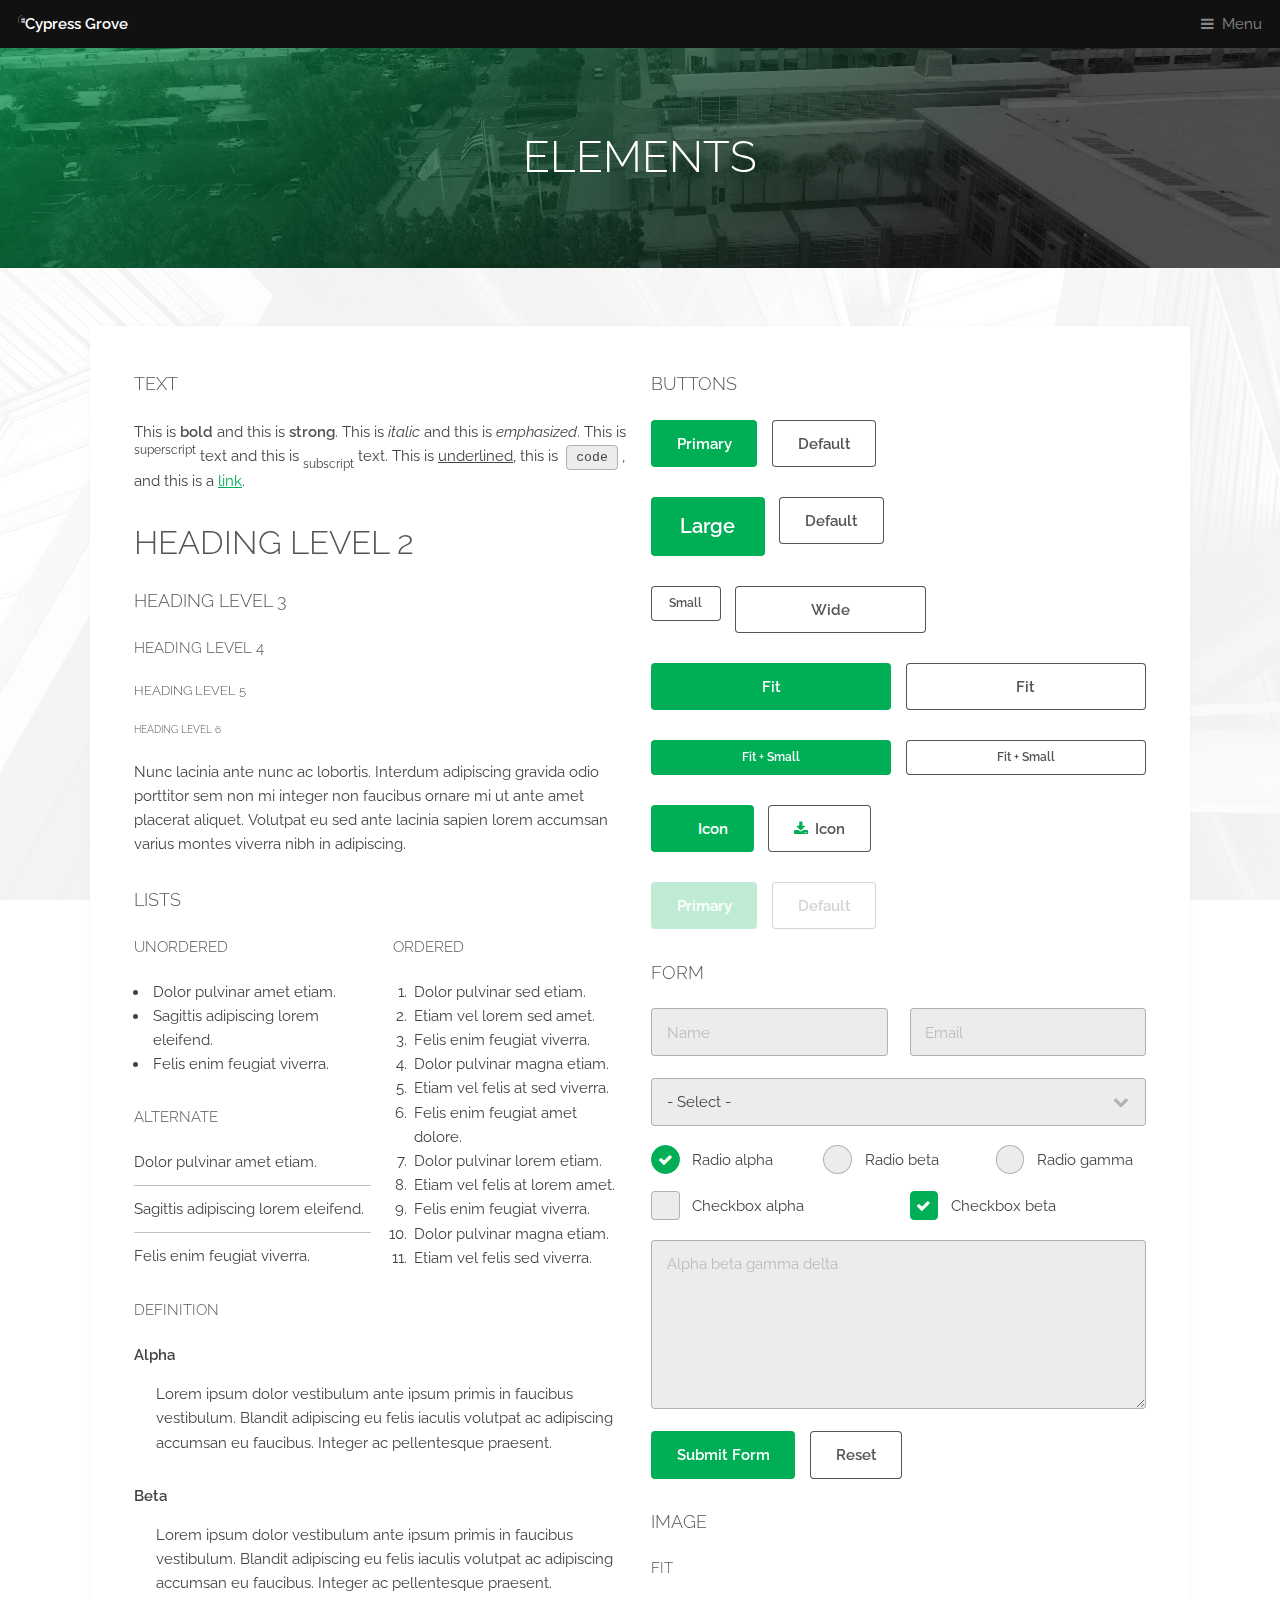
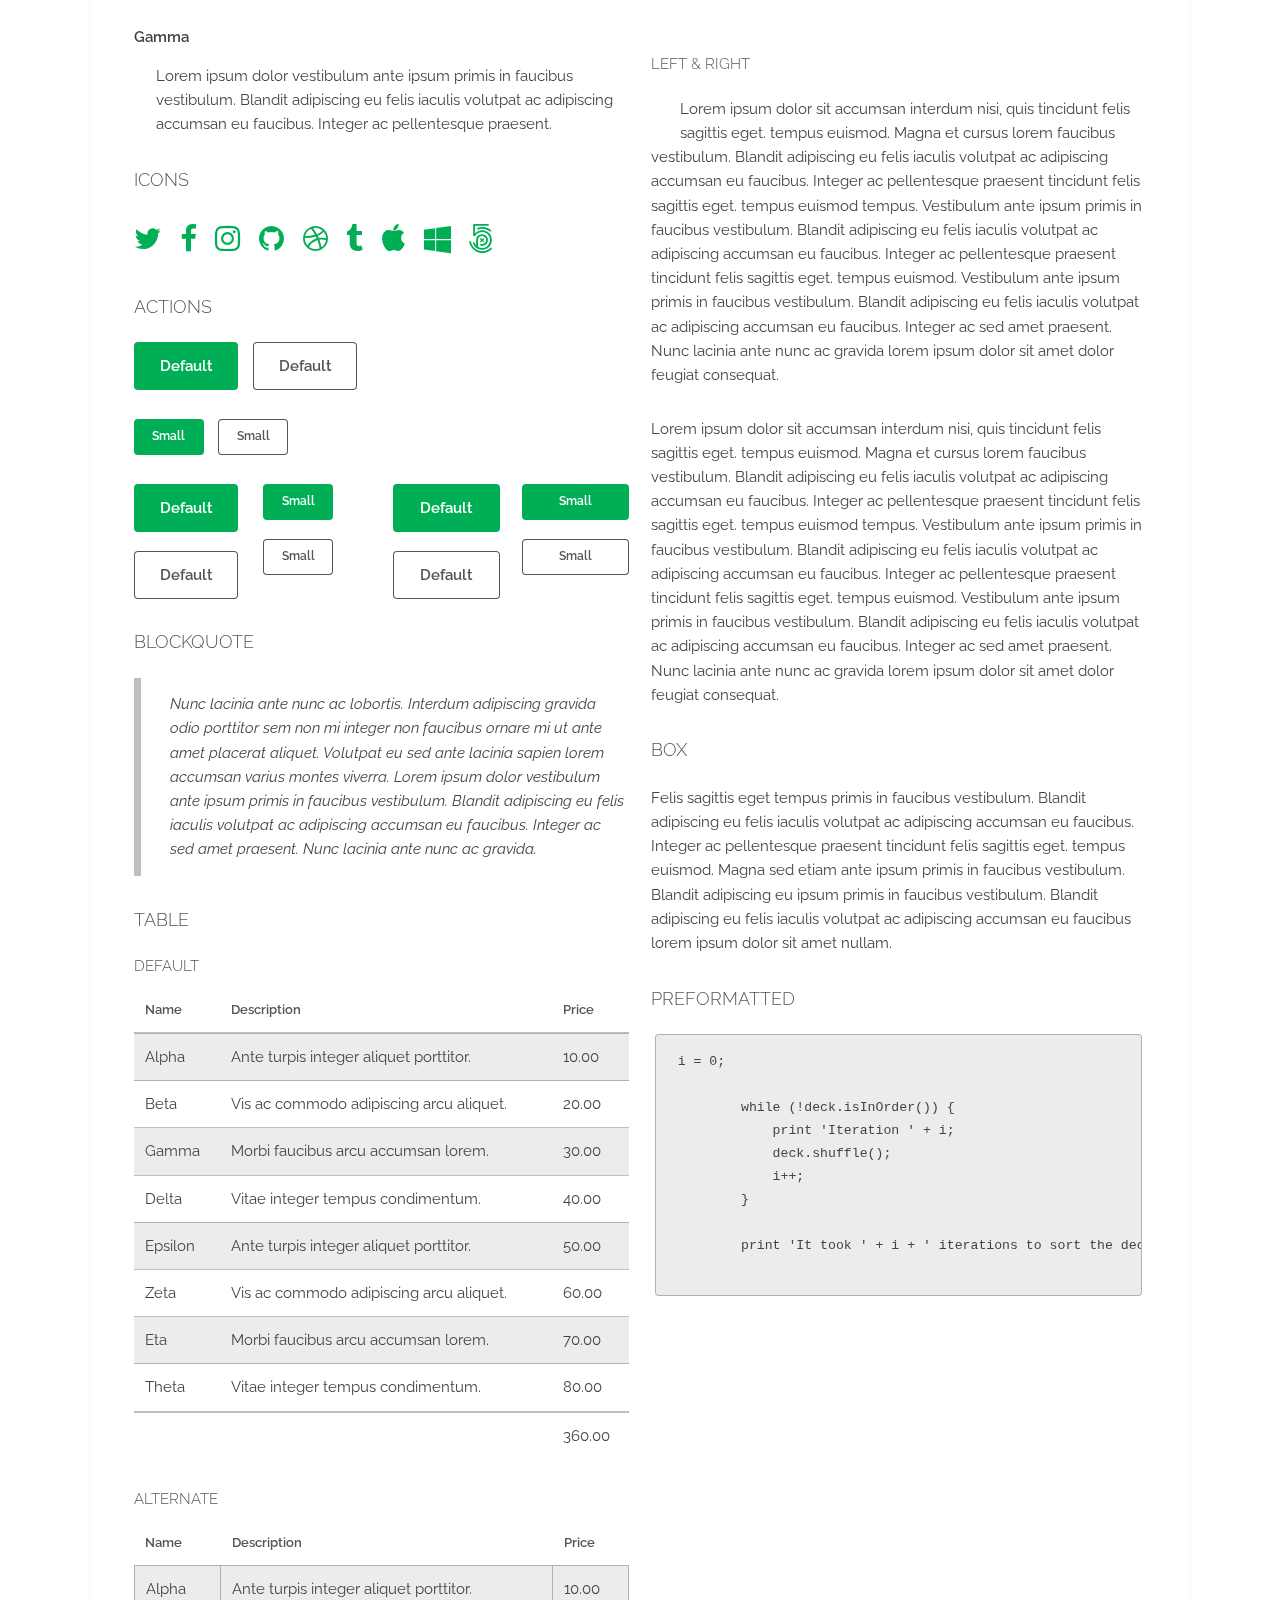
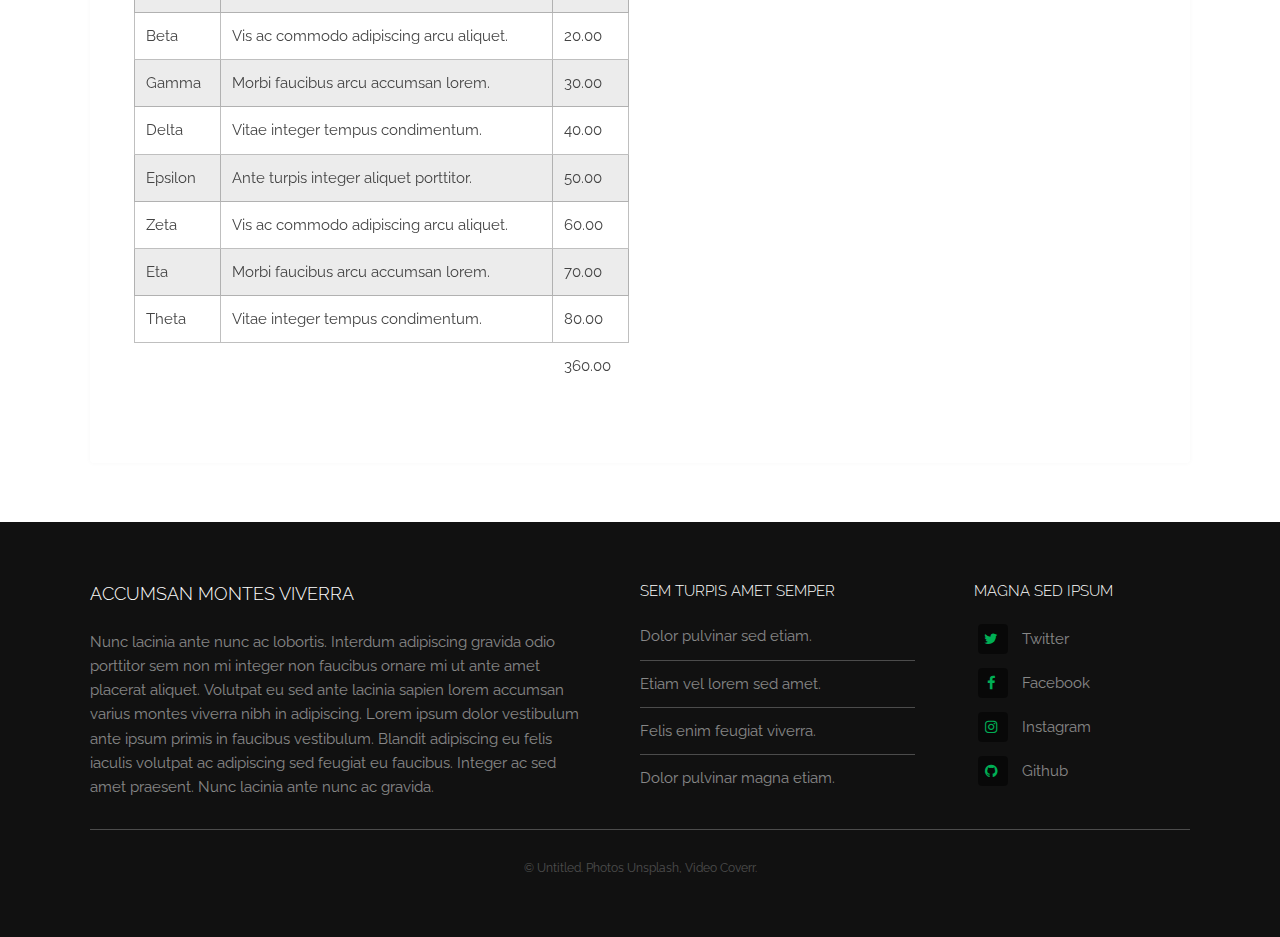
==== commit f816454f: "colors, logo" ====
--- a/elements.html
+++ b/elements.html
@@ -6,7 +6,7 @@
 -->
 <html>
 	<head>
-		<title>Elements - Industrious by TEMPLATED</title>
+		<title>Elements</title>
 		<meta charset="utf-8" />
 		<meta name="viewport" content="width=device-width, initial-scale=1, user-scalable=no" />
 		<meta name="description" content="" />
@@ -17,7 +17,7 @@
 
 		<!-- Header -->
 			<header id="header">
-				<a class="logo" href="index.html">Industrious</a>
+				<a class="logo" href="index.html"><img src="images/logo-white.png">Cypress Grove</a>
 				<nav>
 					<a href="#menu">Menu</a>
 				</nav>
--- a/assets/css/main.css
+++ b/assets/css/main.css
@@ -222,7 +222,7 @@
   color: #555555; }
 
 a {
-  color: #ce1b28; }
+  color: #00AF55; }
 
 strong, b {
   color: #555555; }
@@ -335,8 +335,8 @@
   input[type="button"]:hover,
   button:hover,
   .button:hover {
-    box-shadow: inset 0 0 0 1px #ce1b28;
-    color: #ce1b28 !important; }
+    box-shadow: inset 0 0 0 1px #00AF55;
+    color: #00AF55 !important; }
     input[type="submit"]:hover:active,
     input[type="reset"]:hover:active,
     input[type="button"]:hover:active,
@@ -349,21 +349,21 @@
   button.primary,
   .button.primary {
     box-shadow: none;
-    background-color: #ce1b28;
+    background-color: #00AF55;
     color: #ffffff !important; }
     input[type="submit"].primary:hover,
     input[type="reset"].primary:hover,
     input[type="button"].primary:hover,
     button.primary:hover,
     .button.primary:hover {
-      background-color: #e2212f;
+      background-color: #000000;
       box-shadow: none; }
       input[type="submit"].primary:hover:active,
       input[type="reset"].primary:hover:active,
       input[type="button"].primary:hover:active,
       button.primary:hover:active,
       .button.primary:hover:active {
-        background-color: #b71824; }
+        background-color: #000000; }
 
 /* Form */
 form {
@@ -515,8 +515,8 @@
   input[type="url"]:focus,
   select:focus,
   textarea:focus {
-    border-color: #ce1b28;
-    box-shadow: 0 0 0 1px #ce1b28; }
+    border-color: #00AF55;
+    box-shadow: 0 0 0 1px #00AF55; }
 
 select {
   background-image: url("data:image/svg+xml;charset=utf8,%3Csvg xmlns='http://www.w3.org/2000/svg' width='40' height='40' preserveAspectRatio='none' viewBox='0 0 40 40'%3E%3Cpath d='M9.4,12.3l10.4,10.4l10.4-10.4c0.2-0.2,0.5-0.4,0.9-0.4c0.3,0,0.6,0.1,0.9,0.4l3.3,3.3c0.2,0.2,0.4,0.5,0.4,0.9 c0,0.4-0.1,0.6-0.4,0.9L20.7,31.9c-0.2,0.2-0.5,0.4-0.9,0.4c-0.3,0-0.6-0.1-0.9-0.4L4.3,17.3c-0.2-0.2-0.4-0.5-0.4-0.9 c0-0.4,0.1-0.6,0.4-0.9l3.3-3.3c0.2-0.2,0.5-0.4,0.9-0.4S9.1,12.1,9.4,12.3z' fill='rgba(0, 0, 0, 0.25)' /%3E%3C/svg%3E"); }
@@ -533,13 +533,13 @@
     border-color: rgba(0, 0, 0, 0.25); }
 input[type="checkbox"]:checked + label:before,
 input[type="radio"]:checked + label:before {
-  background-color: #ce1b28;
-  border-color: #ce1b28;
+  background-color: #00AF55;
+  border-color: #00AF55;
   color: #ffffff; }
 input[type="checkbox"]:focus + label:before,
 input[type="radio"]:focus + label:before {
-  border-color: #ce1b28;
-  box-shadow: 0 0 0 1px #ce1b28; }
+  border-color: #00AF55;
+  box-shadow: 0 0 0 1px #00AF55; }
 
 ::-webkit-input-placeholder {
   color: #bbbbbb !important; }
@@ -947,7 +947,7 @@
   background: #ffffff;
   box-shadow: 0px 0px 4px 1px rgba(0, 0, 0, 0.025); }
   .testimonials .content .credit strong {
-    color: #ce1b28; }
+    color: #00AF55; }
 
 /* Actions */
 ul.actions {
@@ -1720,11 +1720,15 @@
 .icon {
   text-decoration: none;
   border-bottom: none;
-  position: relative; }
+  position: relative; 
+  color: #00AF55;
+
+}
   .icon:before {
     -moz-osx-font-smoothing: grayscale;
     -webkit-font-smoothing: antialiased;
     font-family: FontAwesome;
+    color: #00AF55;
     font-style: normal;
     font-weight: normal;
     text-transform: none !important; }
@@ -1733,6 +1737,8 @@
 
 /* Icons */
 ul.icons {
+  color: #00AF55;
+
   cursor: default;
   list-style: none;
   padding-left: 0; }
@@ -1826,7 +1832,7 @@
   #banner input, #banner select, #banner textarea {
     color: #ffffff; }
   #banner a {
-    color: #ce1b28; }
+    color: #00AF55; }
   #banner strong, #banner b {
     color: #ffffff; }
   #banner h1, #banner h2, #banner h3, #banner h4, #banner h5, #banner h6 {
@@ -1851,8 +1857,8 @@
     #banner input[type="button"]:hover,
     #banner button:hover,
     #banner .button:hover {
-      box-shadow: inset 0 0 0 1px #ce1b28;
-      color: #ce1b28 !important; }
+      box-shadow: inset 0 0 0 1px #00AF55;
+      color: #00AF55 !important; }
       #banner input[type="submit"]:hover:active,
       #banner input[type="reset"]:hover:active,
       #banner input[type="button"]:hover:active,
@@ -1865,21 +1871,21 @@
     #banner button.primary,
     #banner .button.primary {
       box-shadow: none;
-      background-color: #ce1b28;
+      background-color: #00AF55;
       color: #ffffff !important; }
       #banner input[type="submit"].primary:hover,
       #banner input[type="reset"].primary:hover,
       #banner input[type="button"].primary:hover,
       #banner button.primary:hover,
       #banner .button.primary:hover {
-        background-color: #e2212f;
+        background-color: #000000;
         box-shadow: none; }
         #banner input[type="submit"].primary:hover:active,
         #banner input[type="reset"].primary:hover:active,
         #banner input[type="button"].primary:hover:active,
         #banner button.primary:hover:active,
         #banner .button.primary:hover:active {
-          background-color: #b71824; }
+          background-color: #000000; }
   #banner label {
     color: #ffffff; }
   #banner input[type="text"],
@@ -1900,8 +1906,8 @@
     #banner input[type="url"]:focus,
     #banner select:focus,
     #banner textarea:focus {
-      border-color: #ce1b28;
-      box-shadow: 0 0 0 1px #ce1b28; }
+      border-color: #00AF55;
+      box-shadow: 0 0 0 1px #00AF55; }
   #banner select {
     background-image: url("data:image/svg+xml;charset=utf8,%3Csvg xmlns='http://www.w3.org/2000/svg' width='40' height='40' preserveAspectRatio='none' viewBox='0 0 40 40'%3E%3Cpath d='M9.4,12.3l10.4,10.4l10.4-10.4c0.2-0.2,0.5-0.4,0.9-0.4c0.3,0,0.6,0.1,0.9,0.4l3.3,3.3c0.2,0.2,0.4,0.5,0.4,0.9 c0,0.4-0.1,0.6-0.4,0.9L20.7,31.9c-0.2,0.2-0.5,0.4-0.9,0.4c-0.3,0-0.6-0.1-0.9-0.4L4.3,17.3c-0.2-0.2-0.4-0.5-0.4-0.9 c0-0.4,0.1-0.6,0.4-0.9l3.3-3.3c0.2-0.2,0.5-0.4,0.9-0.4S9.1,12.1,9.4,12.3z' fill='rgba(255, 255, 255, 0.25)' /%3E%3C/svg%3E"); }
     #banner select option {
@@ -1916,13 +1922,13 @@
       border-color: rgba(255, 255, 255, 0.25); }
   #banner input[type="checkbox"]:checked + label:before,
   #banner input[type="radio"]:checked + label:before {
-    background-color: #ce1b28;
-    border-color: #ce1b28;
+    background-color: #00AF55;
+    border-color: #00AF55;
     color: #ffffff; }
   #banner input[type="checkbox"]:focus + label:before,
   #banner input[type="radio"]:focus + label:before {
-    border-color: #ce1b28;
-    box-shadow: 0 0 0 1px #ce1b28; }
+    border-color: #00AF55;
+    box-shadow: 0 0 0 1px #00AF55; }
   #banner ::-webkit-input-placeholder {
     color: rgba(255, 255, 255, 0.4) !important; }
   #banner :-moz-placeholder {
@@ -1952,7 +1958,7 @@
     background: #111111;
     box-shadow: 0px 0px 4px 1px rgba(255, 255, 255, 0.025); }
     #banner .testimonials .content .credit strong {
-      color: #ce1b28; }
+      color: #00AF55; }
   #banner > .inner {
     -moz-transform: scale(1.0);
     -webkit-transform: scale(1.0);
@@ -2010,7 +2016,8 @@
     width: 100%;
     z-index: 1; }
   #banner:after {
-    background: linear-gradient(135deg, #ce1b28 0%, #111111 74%);
+    /*background: linear-gradient(135deg, #00AF55 0%, #111111 74%);*/
+    background: linear-gradient(135deg, #00AF55 0%, #111111 74%);
     content: ' ';
     display: block;
     height: 100%;
@@ -2058,7 +2065,7 @@
 
 /* CTA */
 #cta {
-  background-color: #ce1b28;
+  background-color: #00AF55;
   color: rgba(255, 255, 255, 0.75);
   background-attachment: fixed;
   background-image: linear-gradient(rgba(206, 27, 40, 0.25), rgba(206, 27, 40, 0.25)), url(../../images/cta01.jpg);
@@ -2110,7 +2117,7 @@
     #cta .button.primary {
       box-shadow: none;
       background-color: #ffffff;
-      color: #ce1b28 !important; }
+      color: #00AF55 !important; }
       #cta input[type="submit"].primary:hover,
       #cta input[type="reset"].primary:hover,
       #cta input[type="button"].primary:hover,
@@ -2150,7 +2157,7 @@
     background-image: url("data:image/svg+xml;charset=utf8,%3Csvg xmlns='http://www.w3.org/2000/svg' width='40' height='40' preserveAspectRatio='none' viewBox='0 0 40 40'%3E%3Cpath d='M9.4,12.3l10.4,10.4l10.4-10.4c0.2-0.2,0.5-0.4,0.9-0.4c0.3,0,0.6,0.1,0.9,0.4l3.3,3.3c0.2,0.2,0.4,0.5,0.4,0.9 c0,0.4-0.1,0.6-0.4,0.9L20.7,31.9c-0.2,0.2-0.5,0.4-0.9,0.4c-0.3,0-0.6-0.1-0.9-0.4L4.3,17.3c-0.2-0.2-0.4-0.5-0.4-0.9 c0-0.4,0.1-0.6,0.4-0.9l3.3-3.3c0.2-0.2,0.5-0.4,0.9-0.4S9.1,12.1,9.4,12.3z' fill='rgba(255, 255, 255, 0.25)' /%3E%3C/svg%3E"); }
     #cta select option {
       color: rgba(255, 255, 255, 0.75);
-      background-color: #ce1b28; }
+      background-color: #00AF55; }
   #cta input[type="checkbox"] + label,
   #cta input[type="radio"] + label {
     color: rgba(255, 255, 255, 0.75); }
@@ -2162,7 +2169,7 @@
   #cta input[type="radio"]:checked + label:before {
     background-color: #ffffff;
     border-color: #ffffff;
-    color: #ce1b28; }
+    color: #00AF55; }
   #cta input[type="checkbox"]:focus + label:before,
   #cta input[type="radio"]:focus + label:before {
     border-color: #ffffff;
@@ -2190,13 +2197,13 @@
   #cta table.alt tbody tr td {
     border-color: rgba(255, 255, 255, 0.25); }
   #cta .highlights .content {
-    background: #ce1b28;
+    background: #00AF55;
     box-shadow: 0px 0px 4px 1px rgba(255, 255, 255, 0.025); }
   #cta .testimonials .content {
-    background: #ce1b28;
+    background: #00AF55;
     box-shadow: 0px 0px 4px 1px rgba(255, 255, 255, 0.025); }
     #cta .testimonials .content .credit strong {
-      color: #ce1b28; }
+      color: #00AF55; }
   #cta .inner {
     position: relative;
     z-index: 3; }
@@ -2212,7 +2219,7 @@
   #footer input, #footer select, #footer textarea {
     color: #ffffff; }
   #footer a {
-    color: #ce1b28; }
+    color: #00AF55; }
   #footer strong, #footer b {
     color: #ffffff; }
   #footer h1, #footer h2, #footer h3, #footer h4, #footer h5, #footer h6 {
@@ -2237,8 +2244,8 @@
     #footer input[type="button"]:hover,
     #footer button:hover,
     #footer .button:hover {
-      box-shadow: inset 0 0 0 1px #ce1b28;
-      color: #ce1b28 !important; }
+      box-shadow: inset 0 0 0 1px #00AF55;
+      color: #00AF55 !important; }
       #footer input[type="submit"]:hover:active,
       #footer input[type="reset"]:hover:active,
       #footer input[type="button"]:hover:active,
@@ -2251,21 +2258,21 @@
     #footer button.primary,
     #footer .button.primary {
       box-shadow: none;
-      background-color: #ce1b28;
+      background-color: #00AF55;
       color: #ffffff !important; }
       #footer input[type="submit"].primary:hover,
       #footer input[type="reset"].primary:hover,
       #footer input[type="button"].primary:hover,
       #footer button.primary:hover,
       #footer .button.primary:hover {
-        background-color: #e2212f;
+        background-color: #000000;
         box-shadow: none; }
         #footer input[type="submit"].primary:hover:active,
         #footer input[type="reset"].primary:hover:active,
         #footer input[type="button"].primary:hover:active,
         #footer button.primary:hover:active,
         #footer .button.primary:hover:active {
-          background-color: #b71824; }
+          background-color: #000000; }
   #footer label {
     color: #ffffff; }
   #footer input[type="text"],
@@ -2286,8 +2293,8 @@
     #footer input[type="url"]:focus,
     #footer select:focus,
     #footer textarea:focus {
-      border-color: #ce1b28;
-      box-shadow: 0 0 0 1px #ce1b28; }
+      border-color: #00AF55;
+      box-shadow: 0 0 0 1px #00AF55; }
   #footer select {
     background-image: url("data:image/svg+xml;charset=utf8,%3Csvg xmlns='http://www.w3.org/2000/svg' width='40' height='40' preserveAspectRatio='none' viewBox='0 0 40 40'%3E%3Cpath d='M9.4,12.3l10.4,10.4l10.4-10.4c0.2-0.2,0.5-0.4,0.9-0.4c0.3,0,0.6,0.1,0.9,0.4l3.3,3.3c0.2,0.2,0.4,0.5,0.4,0.9 c0,0.4-0.1,0.6-0.4,0.9L20.7,31.9c-0.2,0.2-0.5,0.4-0.9,0.4c-0.3,0-0.6-0.1-0.9-0.4L4.3,17.3c-0.2-0.2-0.4-0.5-0.4-0.9 c0-0.4,0.1-0.6,0.4-0.9l3.3-3.3c0.2-0.2,0.5-0.4,0.9-0.4S9.1,12.1,9.4,12.3z' fill='rgba(255, 255, 255, 0.25)' /%3E%3C/svg%3E"); }
     #footer select option {
@@ -2302,13 +2309,13 @@
       border-color: rgba(255, 255, 255, 0.25); }
   #footer input[type="checkbox"]:checked + label:before,
   #footer input[type="radio"]:checked + label:before {
-    background-color: #ce1b28;
-    border-color: #ce1b28;
+    background-color: #00AF55;
+    border-color: #00AF55;
     color: #ffffff; }
   #footer input[type="checkbox"]:focus + label:before,
   #footer input[type="radio"]:focus + label:before {
-    border-color: #ce1b28;
-    box-shadow: 0 0 0 1px #ce1b28; }
+    border-color: #00AF55;
+    box-shadow: 0 0 0 1px #00AF55; }
   #footer ::-webkit-input-placeholder {
     color: rgba(255, 255, 255, 0.4) !important; }
   #footer :-moz-placeholder {
@@ -2338,12 +2345,12 @@
     background: #111111;
     box-shadow: 0px 0px 4px 1px rgba(255, 255, 255, 0.025); }
     #footer .testimonials .content .credit strong {
-      color: #ce1b28; }
+      color: #00AF55; }
   #footer a {
     color: rgba(255, 255, 255, 0.5);
     text-decoration: none; }
     #footer a:hover {
-      color: #ce1b28; }
+      color: #00AF55; }
   #footer .content {
     display: -moz-flex;
     display: -webkit-flex;
@@ -2470,6 +2477,20 @@
           padding-left: 1rem; }
         #header > nav > a:last-child {
           padding-right: 1rem; } }
+    #header img {
+      float: left;
+      width: 5%;
+      height: 80%;
+      object-fit: contain;
+    }
+
+@media only screen and (max-width:900px) {
+  #header img {
+    height: 100%;
+    width: 10%;
+    padding-right: 8px;
+  }
+}
 
 @media screen and (max-width: 980px) {
   body {
@@ -2514,7 +2535,7 @@
   #heading input, #heading select, #heading textarea {
     color: #ffffff; }
   #heading a {
-    color: #ce1b28; }
+    color: #00AF55; }
   #heading strong, #heading b {
     color: #ffffff; }
   #heading h1, #heading h2, #heading h3, #heading h4, #heading h5, #heading h6 {
@@ -2539,8 +2560,8 @@
     #heading input[type="button"]:hover,
     #heading button:hover,
     #heading .button:hover {
-      box-shadow: inset 0 0 0 1px #ce1b28;
-      color: #ce1b28 !important; }
+      box-shadow: inset 0 0 0 1px #00AF55;
+      color: #00AF55 !important; }
       #heading input[type="submit"]:hover:active,
       #heading input[type="reset"]:hover:active,
       #heading input[type="button"]:hover:active,
@@ -2553,21 +2574,21 @@
     #heading button.primary,
     #heading .button.primary {
       box-shadow: none;
-      background-color: #ce1b28;
+      background-color: #00AF55;
       color: #ffffff !important; }
       #heading input[type="submit"].primary:hover,
       #heading input[type="reset"].primary:hover,
       #heading input[type="button"].primary:hover,
       #heading button.primary:hover,
       #heading .button.primary:hover {
-        background-color: #e2212f;
+        background-color: #000000;
         box-shadow: none; }
         #heading input[type="submit"].primary:hover:active,
         #heading input[type="reset"].primary:hover:active,
         #heading input[type="button"].primary:hover:active,
         #heading button.primary:hover:active,
         #heading .button.primary:hover:active {
-          background-color: #b71824; }
+          background-color: #000000; }
   #heading label {
     color: #ffffff; }
   #heading input[type="text"],
@@ -2588,8 +2609,8 @@
     #heading input[type="url"]:focus,
     #heading select:focus,
     #heading textarea:focus {
-      border-color: #ce1b28;
-      box-shadow: 0 0 0 1px #ce1b28; }
+      border-color: #00AF55;
+      box-shadow: 0 0 0 1px #00AF55; }
   #heading select {
     background-image: url("data:image/svg+xml;charset=utf8,%3Csvg xmlns='http://www.w3.org/2000/svg' width='40' height='40' preserveAspectRatio='none' viewBox='0 0 40 40'%3E%3Cpath d='M9.4,12.3l10.4,10.4l10.4-10.4c0.2-0.2,0.5-0.4,0.9-0.4c0.3,0,0.6,0.1,0.9,0.4l3.3,3.3c0.2,0.2,0.4,0.5,0.4,0.9 c0,0.4-0.1,0.6-0.4,0.9L20.7,31.9c-0.2,0.2-0.5,0.4-0.9,0.4c-0.3,0-0.6-0.1-0.9-0.4L4.3,17.3c-0.2-0.2-0.4-0.5-0.4-0.9 c0-0.4,0.1-0.6,0.4-0.9l3.3-3.3c0.2-0.2,0.5-0.4,0.9-0.4S9.1,12.1,9.4,12.3z' fill='rgba(255, 255, 255, 0.25)' /%3E%3C/svg%3E"); }
     #heading select option {
@@ -2604,13 +2625,13 @@
       border-color: rgba(255, 255, 255, 0.25); }
   #heading input[type="checkbox"]:checked + label:before,
   #heading input[type="radio"]:checked + label:before {
-    background-color: #ce1b28;
-    border-color: #ce1b28;
+    background-color: #00AF55;
+    border-color: #00AF55;
     color: #ffffff; }
   #heading input[type="checkbox"]:focus + label:before,
   #heading input[type="radio"]:focus + label:before {
-    border-color: #ce1b28;
-    box-shadow: 0 0 0 1px #ce1b28; }
+    border-color: #00AF55;
+    box-shadow: 0 0 0 1px #00AF55; }
   #heading ::-webkit-input-placeholder {
     color: rgba(255, 255, 255, 0.4) !important; }
   #heading :-moz-placeholder {
@@ -2640,9 +2661,9 @@
     background: #111111;
     box-shadow: 0px 0px 4px 1px rgba(255, 255, 255, 0.025); }
     #heading .testimonials .content .credit strong {
-      color: #ce1b28; }
+      color: #00AF55; }
   #heading:before {
-    background: linear-gradient(135deg, #ce1b28 0%, #111111 74%);
+    background: linear-gradient(135deg, #00AF55 0%, #111111 74%);
     content: ' ';
     display: block;
     height: 100%;
@@ -2701,7 +2722,7 @@
   #menu input, #menu select, #menu textarea {
     color: #ffffff; }
   #menu a {
-    color: #ce1b28; }
+    color: #00AF55; }
   #menu strong, #menu b {
     color: #ffffff; }
   #menu h1, #menu h2, #menu h3, #menu h4, #menu h5, #menu h6 {
@@ -2726,8 +2747,8 @@
     #menu input[type="button"]:hover,
     #menu button:hover,
     #menu .button:hover {
-      box-shadow: inset 0 0 0 1px #ce1b28;
-      color: #ce1b28 !important; }
+      box-shadow: inset 0 0 0 1px #00AF55;
+      color: #00AF55 !important; }
       #menu input[type="submit"]:hover:active,
       #menu input[type="reset"]:hover:active,
       #menu input[type="button"]:hover:active,
@@ -2740,21 +2761,21 @@
     #menu button.primary,
     #menu .button.primary {
       box-shadow: none;
-      background-color: #ce1b28;
+      background-color: #00AF55;
       color: #ffffff !important; }
       #menu input[type="submit"].primary:hover,
       #menu input[type="reset"].primary:hover,
       #menu input[type="button"].primary:hover,
       #menu button.primary:hover,
       #menu .button.primary:hover {
-        background-color: #e2212f;
+        background-color: #000000;
         box-shadow: none; }
         #menu input[type="submit"].primary:hover:active,
         #menu input[type="reset"].primary:hover:active,
         #menu input[type="button"].primary:hover:active,
         #menu button.primary:hover:active,
         #menu .button.primary:hover:active {
-          background-color: #b71824; }
+          background-color: #000000; }
   #menu > ul {
     margin: 0 0 1rem 0; }
     #menu > ul.links {
